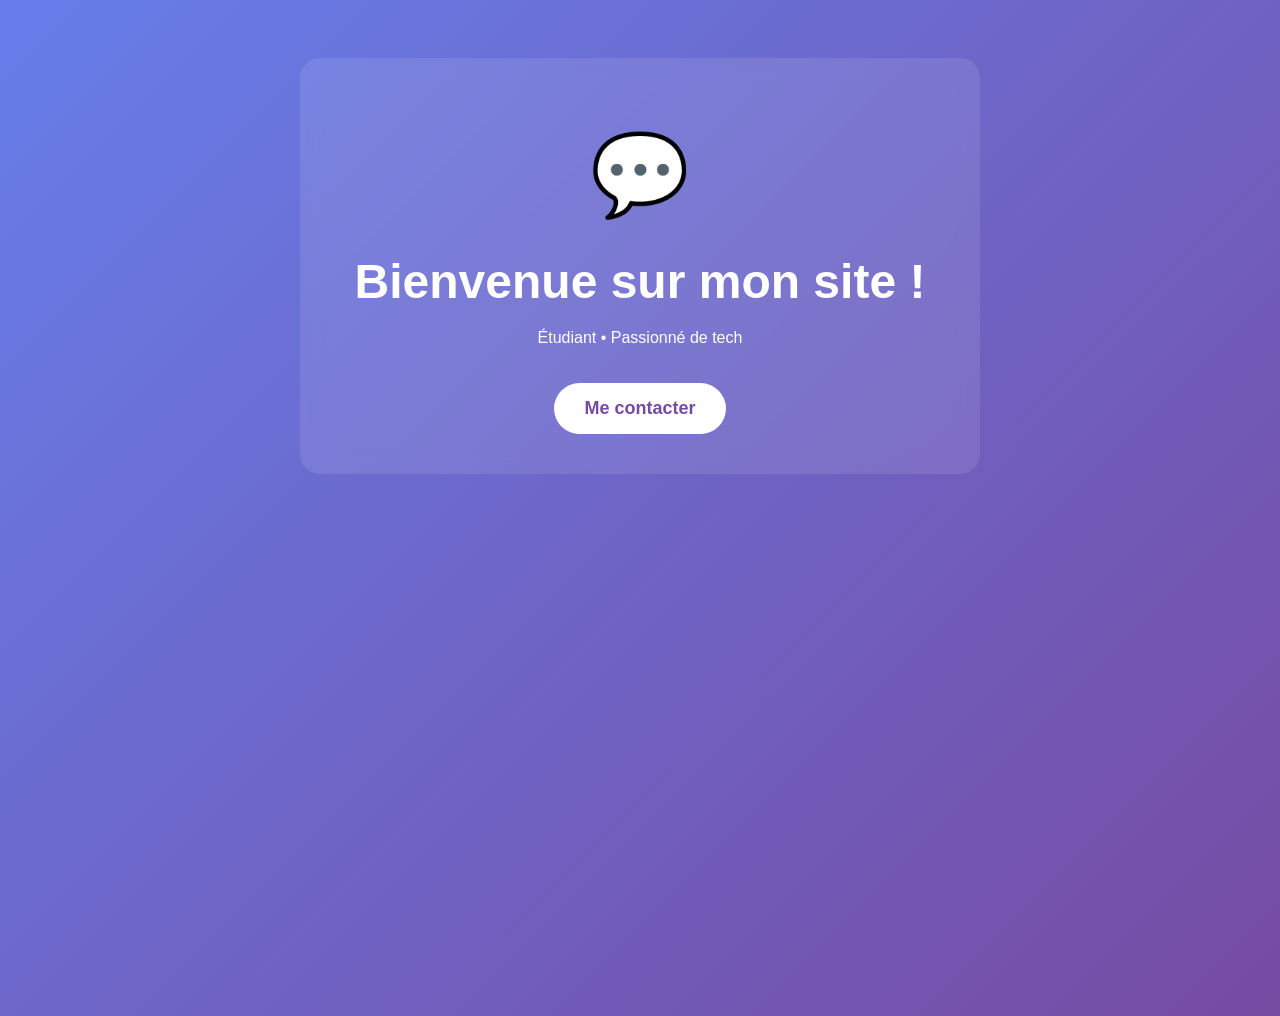
==== index.html @ 482a29c8 "Create index.html" ====
<!DOCTYPE html>
<html>
<head>
    <meta charset="UTF-8">
    <title>Mon site - Alcy</title>
    <style>
        body {
            font-family: Arial, sans-serif;
            text-align: center;
            padding: 50px;
            background: linear-gradient(135deg, #667eea 0%, #764ba2 100%);
            color: white;
            min-height: 100vh;
        }
        .container {
            background: rgba(255,255,255,0.1);
            border-radius: 20px;
            padding: 40px;
            max-width: 600px;
            margin: 0 auto;
            backdrop-filter: blur(10px);
        }
        h1 {
            font-size: 3em;
            margin-bottom: 20px;
        }
        .chat-icon {
            font-size: 80px;
            margin: 30px 0;
            animation: bounce 2s infinite;
        }
        @keyframes bounce {
            0%, 100% { transform: translateY(0); }
            50% { transform: translateY(-10px); }
        }
        button {
            background: white;
            color: #764ba2;
            border: none;
            padding: 15px 30px;
            font-size: 18px;
            border-radius: 50px;
            cursor: pointer;
            font-weight: bold;
            margin-top: 20px;
        }
        button:hover {
            transform: scale(1.05);
        }
    </style>
</head>
<body>
    <div class="container">
        <div class="chat-icon">💬</div>
        <h1>Bienvenue sur mon site !</h1>
        <p>Étudiant • Passionné de tech</p>
        <button onclick="alert('Salut ! Merci de visiter mon site 🚀')">Me contacter</button>
    </div>
</body>
</html>
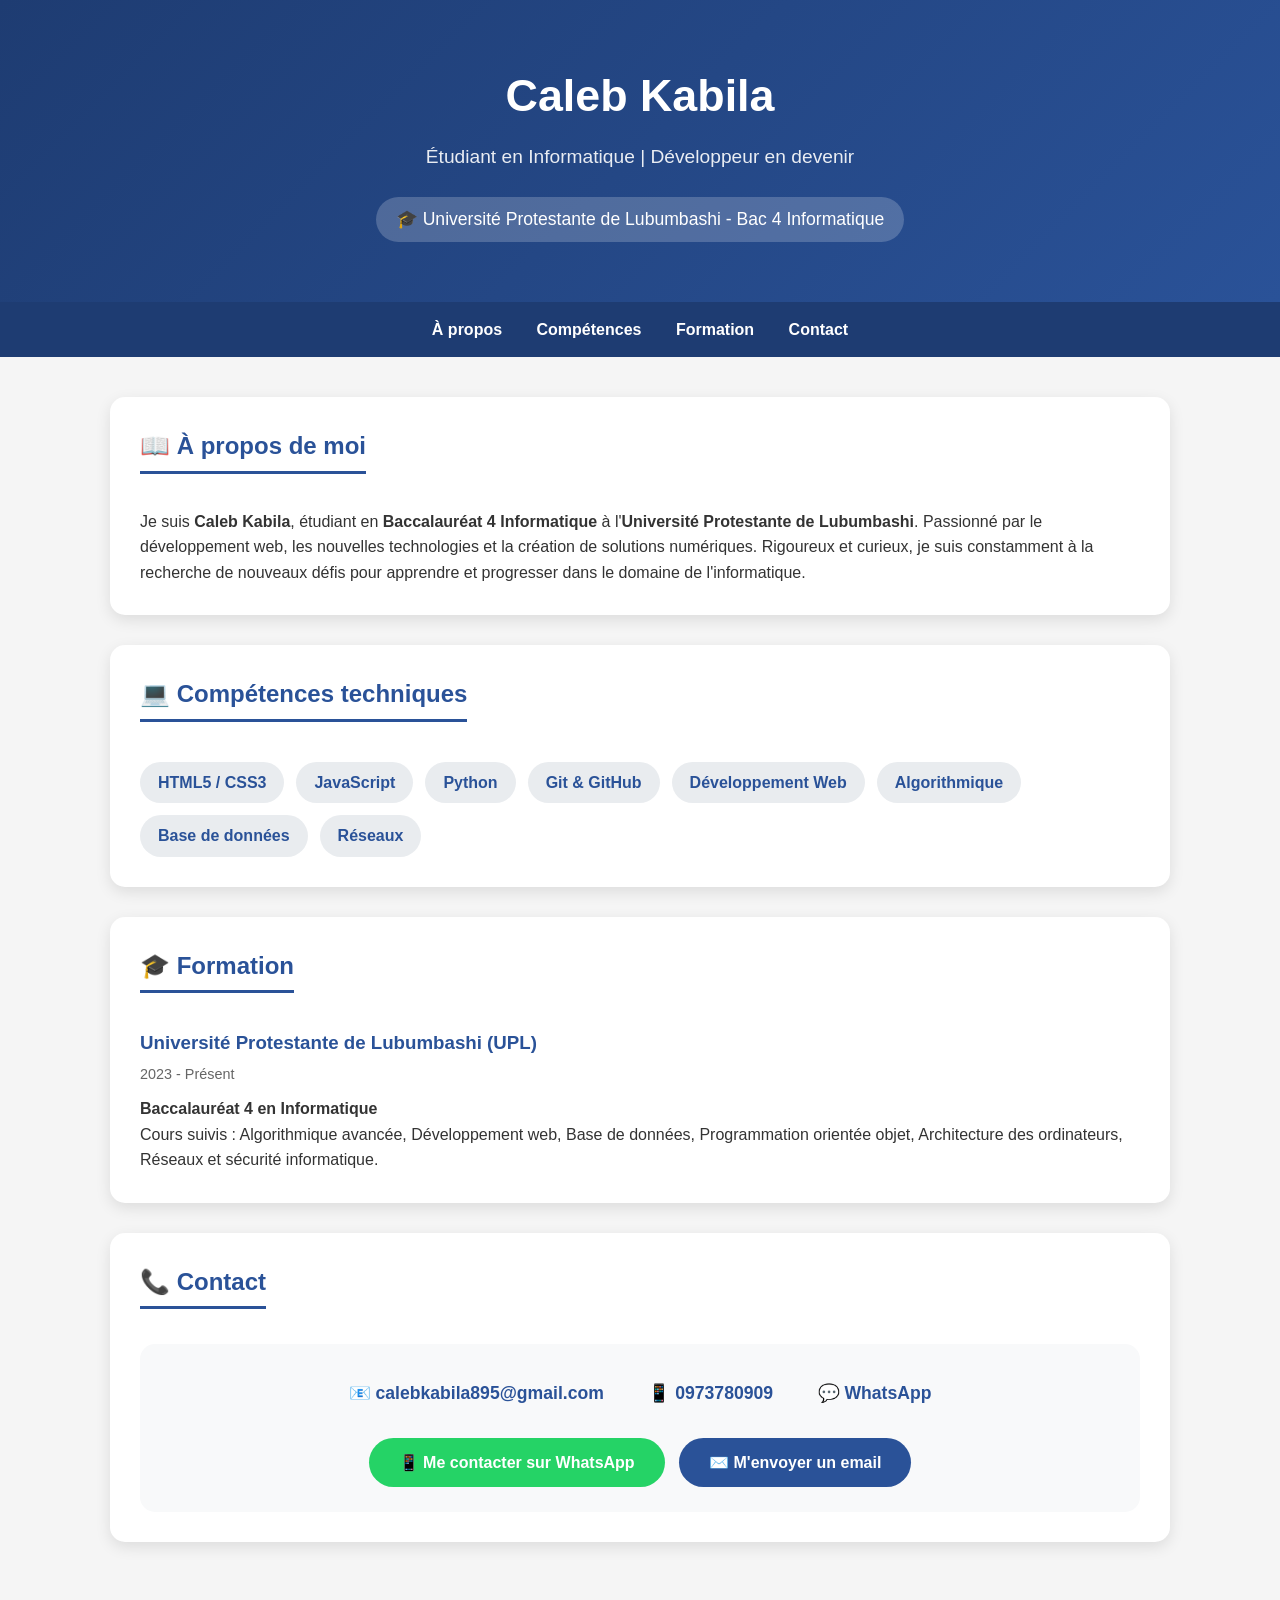
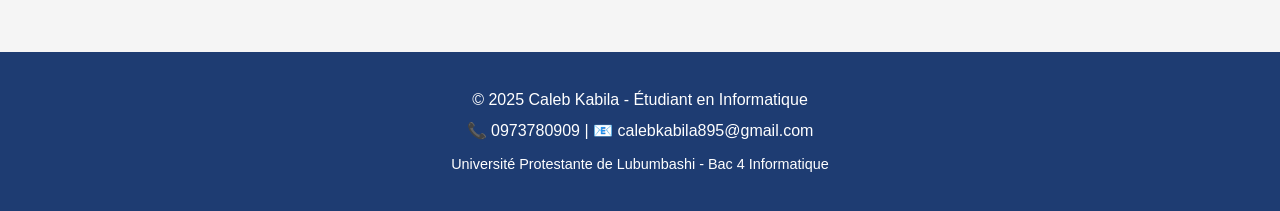
==== commit b6f98b09: "Update index.html" ====
--- a/index.html
+++ b/index.html
@@ -1,60 +1,315 @@
 <!DOCTYPE html>
-<html>
+<html lang="fr">
 <head>
     <meta charset="UTF-8">
-    <title>Mon site - Alcy</title>
+    <meta name="viewport" content="width=device-width, initial-scale=1.0">
+    <title>Caleb Kabila - Portfolio</title>
     <style>
+        * {
+            margin: 0;
+            padding: 0;
+            box-sizing: border-box;
+        }
+
         body {
-            font-family: Arial, sans-serif;
+            font-family: 'Segoe UI', Tahoma, Geneva, Verdana, sans-serif;
+            line-height: 1.6;
+            color: #333;
+            background: #f5f5f5;
+        }
+
+        /* Header */
+        header {
+            background: linear-gradient(135deg, #1e3c72 0%, #2a5298 100%);
+            color: white;
             text-align: center;
-            padding: 50px;
-            background: linear-gradient(135deg, #667eea 0%, #764ba2 100%);
-            color: white;
-            min-height: 100vh;
-        }
+            padding: 60px 20px;
+        }
+
+        header h1 {
+            font-size: 2.8em;
+            margin-bottom: 10px;
+        }
+
+        header .title {
+            font-size: 1.2em;
+            opacity: 0.9;
+            margin-bottom: 15px;
+        }
+
+        header .institution {
+            font-size: 1.1em;
+            background: rgba(255,255,255,0.2);
+            display: inline-block;
+            padding: 8px 20px;
+            border-radius: 50px;
+            margin-top: 10px;
+        }
+
+        /* Navigation */
+        nav {
+            background: #1e3c72;
+            padding: 15px 0;
+            text-align: center;
+            position: sticky;
+            top: 0;
+            z-index: 100;
+        }
+
+        nav ul {
+            list-style: none;
+        }
+
+        nav ul li {
+            display: inline;
+            margin: 0 15px;
+        }
+
+        nav ul li a {
+            color: white;
+            text-decoration: none;
+            font-weight: bold;
+            transition: 0.3s;
+        }
+
+        nav ul li a:hover {
+            color: #ffd700;
+        }
+
+        /* Container */
         .container {
-            background: rgba(255,255,255,0.1);
-            border-radius: 20px;
-            padding: 40px;
-            max-width: 600px;
-            margin: 0 auto;
-            backdrop-filter: blur(10px);
-        }
-        h1 {
-            font-size: 3em;
+            max-width: 1100px;
+            margin: auto;
+            padding: 40px 20px;
+        }
+
+        /* Sections */
+        .section {
+            background: white;
+            border-radius: 15px;
+            padding: 30px;
+            margin-bottom: 30px;
+            box-shadow: 0 5px 15px rgba(0,0,0,0.1);
+        }
+
+        .section h2 {
+            color: #2a5298;
+            border-bottom: 3px solid #2a5298;
+            display: inline-block;
             margin-bottom: 20px;
-        }
-        .chat-icon {
-            font-size: 80px;
-            margin: 30px 0;
-            animation: bounce 2s infinite;
-        }
-        @keyframes bounce {
-            0%, 100% { transform: translateY(0); }
-            50% { transform: translateY(-10px); }
-        }
-        button {
-            background: white;
-            color: #764ba2;
-            border: none;
-            padding: 15px 30px;
-            font-size: 18px;
+            padding-bottom: 5px;
+        }
+
+        /* Compétences */
+        .skills {
+            display: flex;
+            flex-wrap: wrap;
+            gap: 12px;
+            margin-top: 20px;
+        }
+
+        .skill-tag {
+            background: #e9ecef;
+            padding: 8px 18px;
+            border-radius: 25px;
+            font-weight: bold;
+            color: #2a5298;
+            transition: 0.3s;
+        }
+
+        .skill-tag:hover {
+            background: #2a5298;
+            color: white;
+            transform: scale(1.05);
+        }
+
+        /* Formation */
+        .education-item {
+            margin-top: 15px;
+        }
+
+        .education-item h3 {
+            color: #2a5298;
+            margin-bottom: 5px;
+        }
+
+        .education-date {
+            color: #666;
+            font-size: 0.9em;
+            margin-bottom: 10px;
+        }
+
+        /* Contact */
+        .contact-card {
+            background: #f8f9fa;
+            border-radius: 15px;
+            padding: 25px;
+            text-align: center;
+            margin-top: 15px;
+        }
+
+        .contact-item {
+            display: inline-block;
+            margin: 10px 20px;
+            font-size: 1.1em;
+        }
+
+        .contact-item a {
+            color: #2a5298;
+            text-decoration: none;
+            font-weight: bold;
+        }
+
+        .contact-item a:hover {
+            text-decoration: underline;
+        }
+
+        .btn {
+            display: inline-block;
+            background: #2a5298;
+            color: white;
+            padding: 12px 30px;
             border-radius: 50px;
-            cursor: pointer;
+            text-decoration: none;
+            margin-top: 20px;
+            transition: 0.3s;
             font-weight: bold;
-            margin-top: 20px;
-        }
-        button:hover {
+        }
+
+        .btn:hover {
+            background: #1e3c72;
             transform: scale(1.05);
+        }
+
+        .btn-whatsapp {
+            background: #25D366;
+            margin-right: 10px;
+        }
+
+        .btn-whatsapp:hover {
+            background: #128C7E;
+        }
+
+        /* Footer */
+        footer {
+            text-align: center;
+            padding: 30px;
+            background: #1e3c72;
+            color: white;
+            margin-top: 40px;
+        }
+
+        footer p {
+            margin: 5px 0;
+        }
+
+        /* Responsive */
+        @media (max-width: 768px) {
+            header h1 {
+                font-size: 2em;
+            }
+            
+            nav ul li {
+                display: block;
+                margin: 10px 0;
+            }
+            
+            .contact-item {
+                display: block;
+                margin: 15px 0;
+            }
+            
+            .btn-whatsapp {
+                margin-right: 0;
+                margin-bottom: 10px;
+            }
+            
+            .section {
+                padding: 20px;
+            }
         }
     </style>
 </head>
 <body>
+
+    <header>
+        <h1>Caleb Kabila</h1>
+        <div class="title">Étudiant en Informatique | Développeur en devenir</div>
+        <div class="institution">🎓 Université Protestante de Lubumbashi - Bac 4 Informatique</div>
+    </header>
+
+    <nav>
+        <ul>
+            <li><a href="#about">À propos</a></li>
+            <li><a href="#skills">Compétences</a></li>
+            <li><a href="#education">Formation</a></li>
+            <li><a href="#contact">Contact</a></li>
+        </ul>
+    </nav>
+
     <div class="container">
-        <div class="chat-icon">💬</div>
-        <h1>Bienvenue sur mon site !</h1>
-        <p>Étudiant • Passionné de tech</p>
-        <button onclick="alert('Salut ! Merci de visiter mon site 🚀')">Me contacter</button>
+        <!-- À propos -->
+        <section id="about" class="section">
+            <h2>📖 À propos de moi</h2>
+            <p style="margin-top: 15px;">
+                Je suis <strong>Caleb Kabila</strong>, étudiant en <strong>Baccalauréat 4 Informatique</strong> à l'<strong>Université Protestante de Lubumbashi</strong>. 
+                Passionné par le développement web, les nouvelles technologies et la création de solutions numériques. 
+                Rigoureux et curieux, je suis constamment à la recherche de nouveaux défis pour apprendre et progresser dans le domaine de l'informatique.
+            </p>
+        </section>
+
+        <!-- Compétences -->
+        <section id="skills" class="section">
+            <h2>💻 Compétences techniques</h2>
+            <div class="skills">
+                <span class="skill-tag">HTML5 / CSS3</span>
+                <span class="skill-tag">JavaScript</span>
+                <span class="skill-tag">Python</span>
+                <span class="skill-tag">Git & GitHub</span>
+                <span class="skill-tag">Développement Web</span>
+                <span class="skill-tag">Algorithmique</span>
+                <span class="skill-tag">Base de données</span>
+                <span class="skill-tag">Réseaux</span>
+            </div>
+        </section>
+
+        <!-- Formation -->
+        <section id="education" class="section">
+            <h2>🎓 Formation</h2>
+            <div class="education-item">
+                <h3>Université Protestante de Lubumbashi (UPL)</h3>
+                <div class="education-date">2023 - Présent</div>
+                <p><strong>Baccalauréat 4 en Informatique</strong></p>
+                <p>Cours suivis : Algorithmique avancée, Développement web, Base de données, Programmation orientée objet, Architecture des ordinateurs, Réseaux et sécurité informatique.</p>
+            </div>
+        </section>
+
+        <!-- Contact -->
+        <section id="contact" class="section">
+            <h2>📞 Contact</h2>
+            <div class="contact-card">
+                <div class="contact-item">
+                    📧 <a href="mailto:calebkabila895@gmail.com">calebkabila895@gmail.com</a>
+                </div>
+                <div class="contact-item">
+                    📱 <a href="tel:+243973780909">0973780909</a>
+                </div>
+                <div class="contact-item">
+                    💬 <a href="https://wa.me/243973780909" target="_blank">WhatsApp</a>
+                </div>
+                <div>
+                    <a href="https://wa.me/243973780909" class="btn btn-whatsapp" target="_blank">📱 Me contacter sur WhatsApp</a>
+                    <a href="mailto:calebkabila895@gmail.com" class="btn">✉️ M'envoyer un email</a>
+                </div>
+            </div>
+        </section>
     </div>
+
+    <footer>
+        <p>&copy; 2025 Caleb Kabila - Étudiant en Informatique</p>
+        <p>📞 0973780909 | 📧 calebkabila895@gmail.com</p>
+        <p style="margin-top: 10px; font-size: 0.9em;">Université Protestante de Lubumbashi - Bac 4 Informatique</p>
+    </footer>
+
 </body>
 </html>
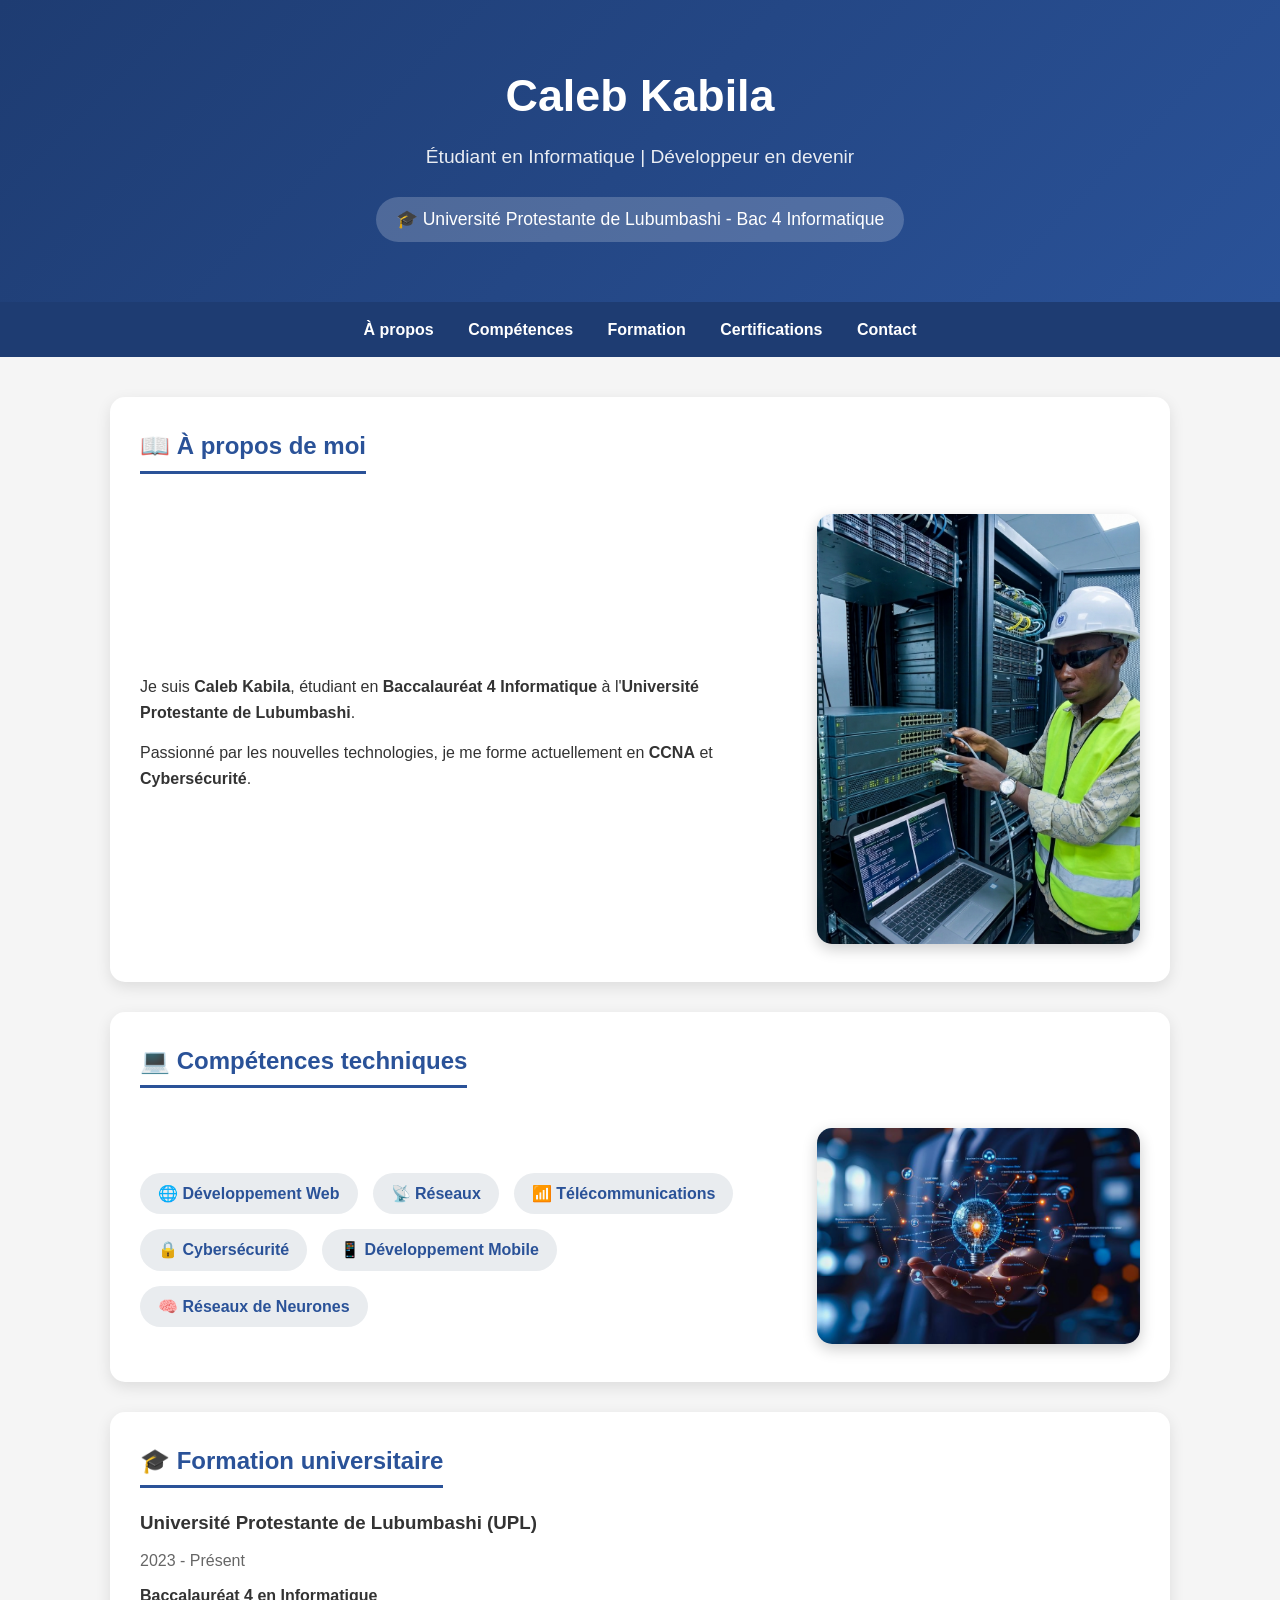
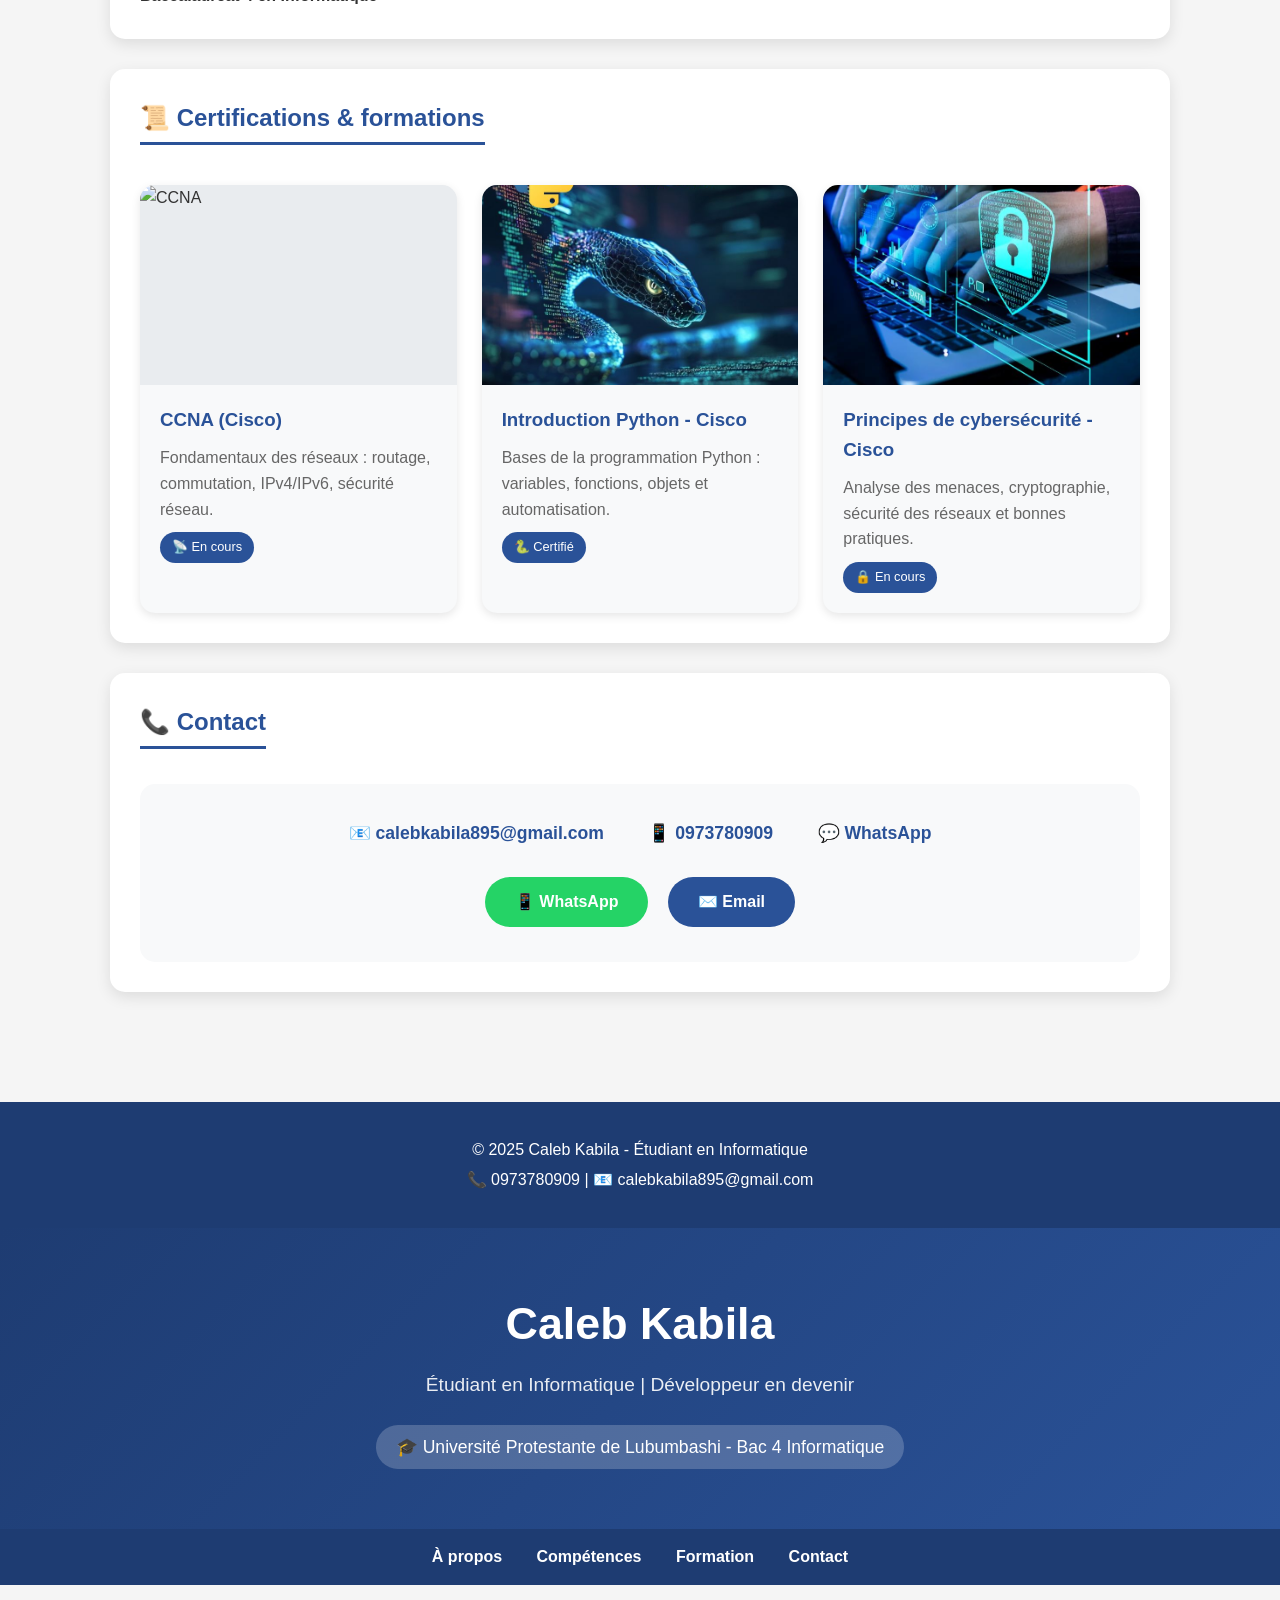
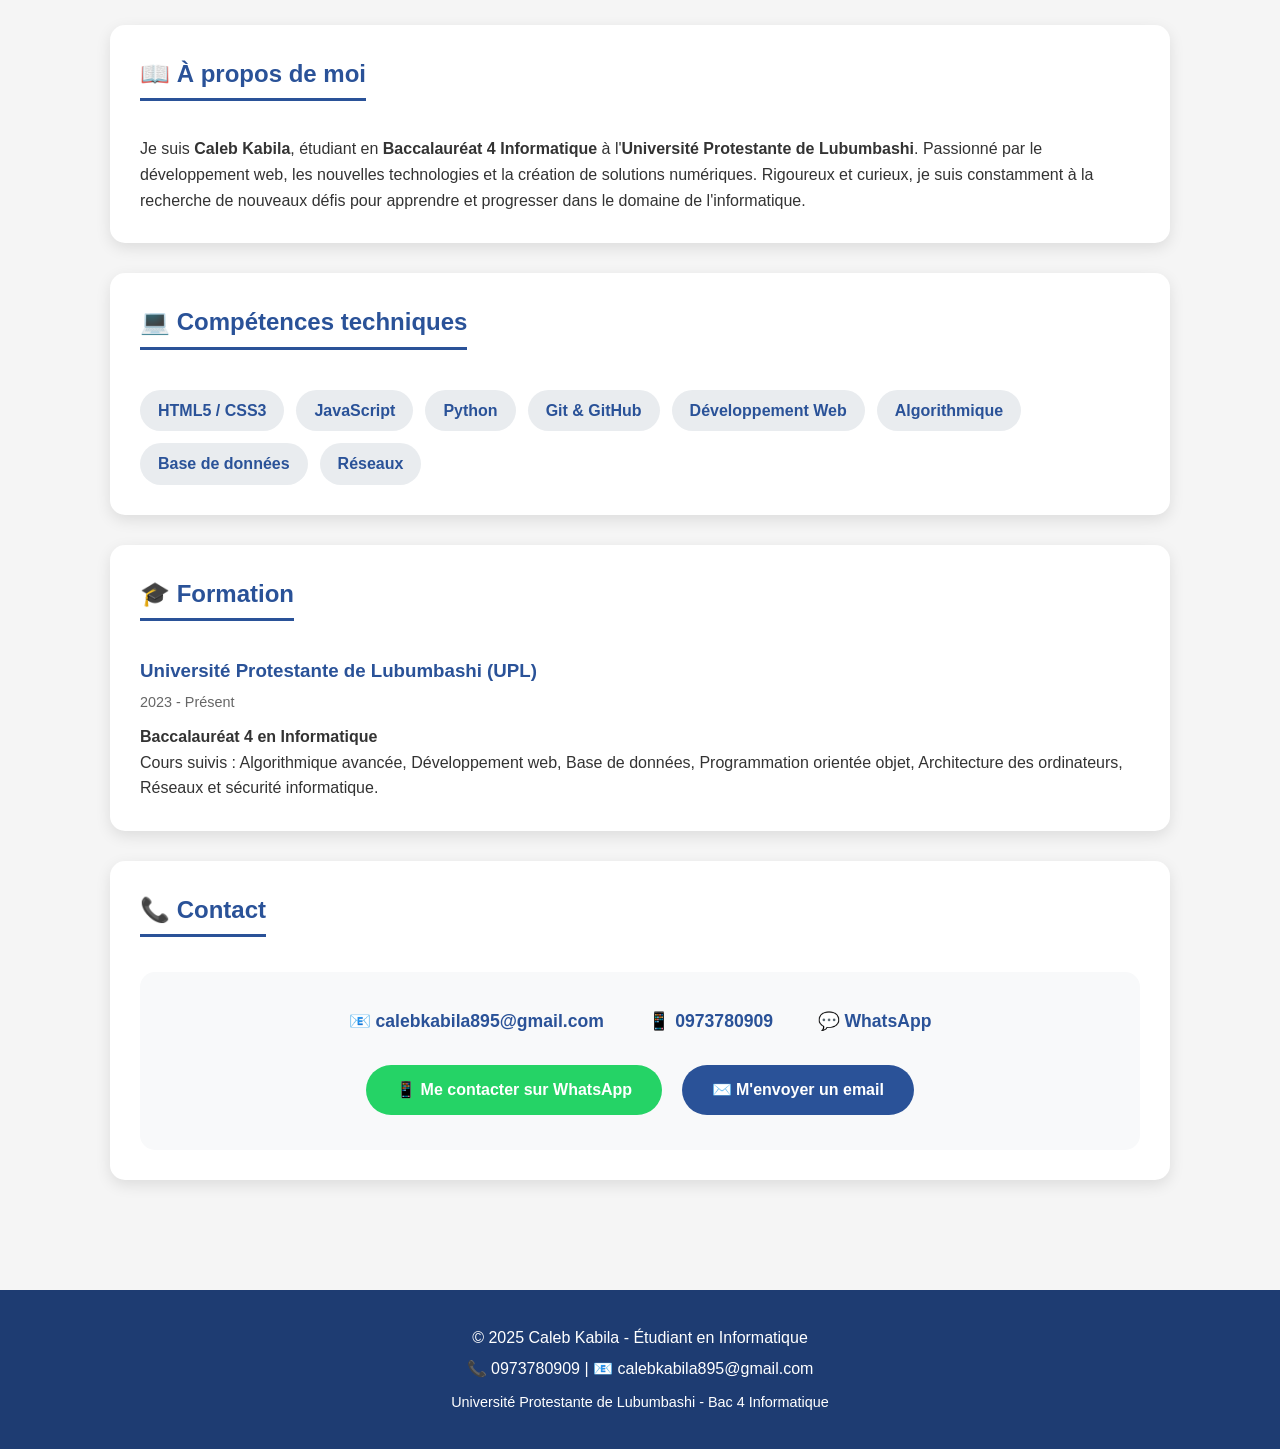
==== commit f905a261: "Update index.html" ====
--- a/index.html
+++ b/index.html
@@ -4,6 +4,400 @@
     <meta charset="UTF-8">
     <meta name="viewport" content="width=device-width, initial-scale=1.0">
     <title>Caleb Kabila - Portfolio</title>
+    <style>
+        * {
+            margin: 0;
+            padding: 0;
+            box-sizing: border-box;
+        }
+
+        body {
+            font-family: 'Segoe UI', Tahoma, Geneva, Verdana, sans-serif;
+            line-height: 1.6;
+            color: #333;
+            background: #f5f5f5;
+        }
+
+        header {
+            background: linear-gradient(135deg, #1e3c72 0%, #2a5298 100%);
+            color: white;
+            text-align: center;
+            padding: 80px 20px;
+        }
+
+        header h1 {
+            font-size: 2.8em;
+            margin-bottom: 10px;
+        }
+
+        header .title {
+            font-size: 1.2em;
+            margin-bottom: 15px;
+        }
+
+        header .institution {
+            font-size: 1.1em;
+            background: rgba(255,255,255,0.2);
+            display: inline-block;
+            padding: 8px 20px;
+            border-radius: 50px;
+        }
+
+        nav {
+            background: #1e3c72;
+            padding: 15px 0;
+            text-align: center;
+            position: sticky;
+            top: 0;
+            z-index: 100;
+        }
+
+        nav ul {
+            list-style: none;
+        }
+
+        nav ul li {
+            display: inline;
+            margin: 0 15px;
+        }
+
+        nav ul li a {
+            color: white;
+            text-decoration: none;
+            font-weight: bold;
+            transition: 0.3s;
+        }
+
+        nav ul li a:hover {
+            color: #ffd700;
+        }
+
+        .container {
+            max-width: 1100px;
+            margin: auto;
+            padding: 40px 20px;
+        }
+
+        .section {
+            background: white;
+            border-radius: 15px;
+            padding: 30px;
+            margin-bottom: 30px;
+            box-shadow: 0 5px 15px rgba(0,0,0,0.1);
+        }
+
+        .section h2 {
+            color: #2a5298;
+            border-bottom: 3px solid #2a5298;
+            display: inline-block;
+            margin-bottom: 20px;
+            padding-bottom: 5px;
+        }
+
+        .content-with-image {
+            display: flex;
+            flex-wrap: wrap;
+            gap: 30px;
+            align-items: center;
+            margin-top: 20px;
+        }
+
+        .content-text {
+            flex: 2;
+        }
+
+        .content-image {
+            flex: 1;
+            text-align: center;
+        }
+
+        .content-image img {
+            max-width: 100%;
+            border-radius: 15px;
+            box-shadow: 0 5px 15px rgba(0,0,0,0.2);
+            transition: transform 0.3s;
+        }
+
+        .content-image img:hover {
+            transform: scale(1.02);
+        }
+
+        .skills-list {
+            display: flex;
+            flex-wrap: wrap;
+            gap: 15px;
+            margin-top: 20px;
+        }
+
+        .skill-tag {
+            background: linear-gradient(135deg, #1e3c72 0%, #2a5298 100%);
+            padding: 12px 24px;
+            border-radius: 50px;
+            font-weight: bold;
+            color: white;
+            transition: 0.3s;
+            font-size: 1em;
+        }
+
+        .skill-tag:hover {
+            transform: translateY(-3px);
+        }
+
+        .formations-grid {
+            display: grid;
+            grid-template-columns: repeat(auto-fit, minmax(300px, 1fr));
+            gap: 25px;
+            margin-top: 20px;
+        }
+
+        .formation-card {
+            background: #f8f9fa;
+            border-radius: 15px;
+            overflow: hidden;
+            transition: transform 0.3s;
+            box-shadow: 0 3px 10px rgba(0,0,0,0.1);
+        }
+
+        .formation-card:hover {
+            transform: translateY(-5px);
+        }
+
+        .formation-img {
+            width: 100%;
+            height: 200px;
+            display: flex;
+            align-items: center;
+            justify-content: center;
+            background: #e9ecef;
+        }
+
+        .formation-img img {
+            width: 100%;
+            height: 100%;
+            object-fit: cover;
+        }
+
+        .formation-info {
+            padding: 20px;
+        }
+
+        .formation-info h3 {
+            color: #2a5298;
+            margin-bottom: 10px;
+        }
+
+        .formation-info p {
+            color: #666;
+        }
+
+        .formation-badge {
+            display: inline-block;
+            background: #2a5298;
+            color: white;
+            padding: 5px 12px;
+            border-radius: 20px;
+            font-size: 0.8em;
+            margin-top: 10px;
+        }
+
+        .contact-card {
+            background: #f8f9fa;
+            border-radius: 15px;
+            padding: 25px;
+            text-align: center;
+        }
+
+        .contact-item {
+            display: inline-block;
+            margin: 10px 20px;
+            font-size: 1.1em;
+        }
+
+        .contact-item a {
+            color: #2a5298;
+            text-decoration: none;
+            font-weight: bold;
+        }
+
+        .btn {
+            display: inline-block;
+            background: #2a5298;
+            color: white;
+            padding: 12px 30px;
+            border-radius: 50px;
+            text-decoration: none;
+            margin: 10px 5px;
+            transition: 0.3s;
+        }
+
+        .btn:hover {
+            background: #1e3c72;
+            transform: scale(1.05);
+        }
+
+        .btn-whatsapp {
+            background: #25D366;
+        }
+
+        footer {
+            text-align: center;
+            padding: 30px;
+            background: #1e3c72;
+            color: white;
+        }
+
+        @media (max-width: 768px) {
+            .content-with-image {
+                flex-direction: column;
+            }
+            .content-image {
+                order: -1;
+            }
+            nav ul li {
+                display: block;
+                margin: 10px 0;
+            }
+            .contact-item {
+                display: block;
+            }
+        }
+    </style>
+</head>
+<body>
+
+    <header>
+        <h1>Caleb Kabila</h1>
+        <div class="title">Étudiant en Informatique | Développeur en devenir</div>
+        <div class="institution">🎓 Université Protestante de Lubumbashi - Bac 4 Informatique</div>
+    </header>
+
+    <nav>
+        <ul>
+            <li><a href="#about">À propos</a></li>
+            <li><a href="#skills">Compétences</a></li>
+            <li><a href="#education">Formation</a></li>
+            <li><a href="#certifications">Certifications</a></li>
+            <li><a href="#contact">Contact</a></li>
+        </ul>
+    </nav>
+
+    <div class="container">
+        <!-- À propos -->
+        <section id="about" class="section">
+            <h2>📖 À propos de moi</h2>
+            <div class="content-with-image">
+                <div class="content-text">
+                    <p>Je suis <strong>Caleb Kabila</strong>, étudiant en <strong>Baccalauréat 4 Informatique</strong> à l'<strong>Université Protestante de Lubumbashi</strong>.</p>
+                    <p style="margin-top: 15px;">Passionné par les nouvelles technologies, je me forme actuellement en <strong>CCNA</strong> et <strong>Cybersécurité</strong>.</p>
+                </div>
+                <div class="content-image">
+                    <img src="student.png" alt="Étudiant en informatique">
+                </div>
+            </div>
+        </section>
+
+        <!-- Compétences -->
+        <section id="skills" class="section">
+            <h2>💻 Compétences techniques</h2>
+            <div class="content-with-image">
+                <div class="content-text">
+                    <div class="skills-list">
+                        <span class="skill-tag">🌐 Développement Web</span>
+                        <span class="skill-tag">📡 Réseaux</span>
+                        <span class="skill-tag">📶 Télécommunications</span>
+                        <span class="skill-tag">🔒 Cybersécurité</span>
+                        <span class="skill-tag">📱 Développement Mobile</span>
+                        <span class="skill-tag">🧠 Réseaux de Neurones</span>
+                    </div>
+                </div>
+                <div class="content-image">
+                    <img src="neurone.jpg" alt="Réseau de neurones">
+                </div>
+            </div>
+        </section>
+
+        <!-- Formation universitaire -->
+        <section id="education" class="section">
+            <h2>🎓 Formation universitaire</h2>
+            <div>
+                <h3>Université Protestante de Lubumbashi (UPL)</h3>
+                <p style="color: #666; margin: 10px 0;">2023 - Présent</p>
+                <p><strong>Baccalauréat 4 en Informatique</strong></p>
+            </div>
+        </section>
+
+        <!-- Certifications -->
+        <section id="certifications" class="section">
+            <h2>📜 Certifications & formations</h2>
+            <div class="formations-grid">
+                <div class="formation-card">
+                    <div class="formation-img">
+                        <img src="ccnajpg" alt="CCNA">
+                    </div>
+                    <div class="formation-info">
+                        <h3>CCNA (Cisco)</h3>
+                        <p>Fondamentaux des réseaux : routage, commutation, IPv4/IPv6, sécurité réseau.</p>
+                        <span class="formation-badge">📡 En cours</span>
+                    </div>
+                </div>
+
+                <div class="formation-card">
+                    <div class="formation-img">
+                        <img src="python.jpg" alt="Python" onerror="this.src='https://placehold.co/400x200/1e3c72/white?text=Python'">
+                    </div>
+                    <div class="formation-info">
+                        <h3>Introduction Python - Cisco</h3>
+                        <p>Bases de la programmation Python : variables, fonctions, objets et automatisation.</p>
+                        <span class="formation-badge">🐍 Certifié</span>
+                    </div>
+                </div>
+
+                <div class="formation-card">
+                    <div class="formation-img">
+                        <img src="cybersecurite.jpg" alt="Cybersécurité" onerror="this.src='https://placehold.co/400x200/1e3c72/white?text=Cybers%C3%A9curit%C3%A9'">
+                    </div>
+                    <div class="formation-info">
+                        <h3>Principes de cybersécurité - Cisco</h3>
+                        <p>Analyse des menaces, cryptographie, sécurité des réseaux et bonnes pratiques.</p>
+                        <span class="formation-badge">🔒 En cours</span>
+                    </div>
+                </div>
+            </div>
+        </section>
+
+        <!-- Contact -->
+        <section id="contact" class="section">
+            <h2>📞 Contact</h2>
+            <div class="contact-card">
+                <div class="contact-item">
+                    📧 <a href="mailto:calebkabila895@gmail.com">calebkabila895@gmail.com</a>
+                </div>
+                <div class="contact-item">
+                    📱 <a href="tel:+243973780909">0973780909</a>
+                </div>
+                <div class="contact-item">
+                    💬 <a href="https://wa.me/243973780909" target="_blank">WhatsApp</a>
+                </div>
+                <div>
+                    <a href="https://wa.me/243973780909" class="btn btn-whatsapp" target="_blank">📱 WhatsApp</a>
+                    <a href="mailto:calebkabila895@gmail.com" class="btn">✉️ Email</a>
+                </div>
+            </div>
+        </section>
+    </div>
+
+    <footer>
+        <p>&copy; 2025 Caleb Kabila - Étudiant en Informatique</p>
+        <p>📞 0973780909 | 📧 calebkabila895@gmail.com</p>
+    </footer>
+
+</body>
+</html><!DOCTYPE html>
+<html lang="fr">
+<head>
+    <meta charset="UTF-8">
+    <meta name="viewport" content="width=device-width, initial-scale=1.0">
+    <title>WELCOME </title>
     <style>
         * {
             margin: 0;
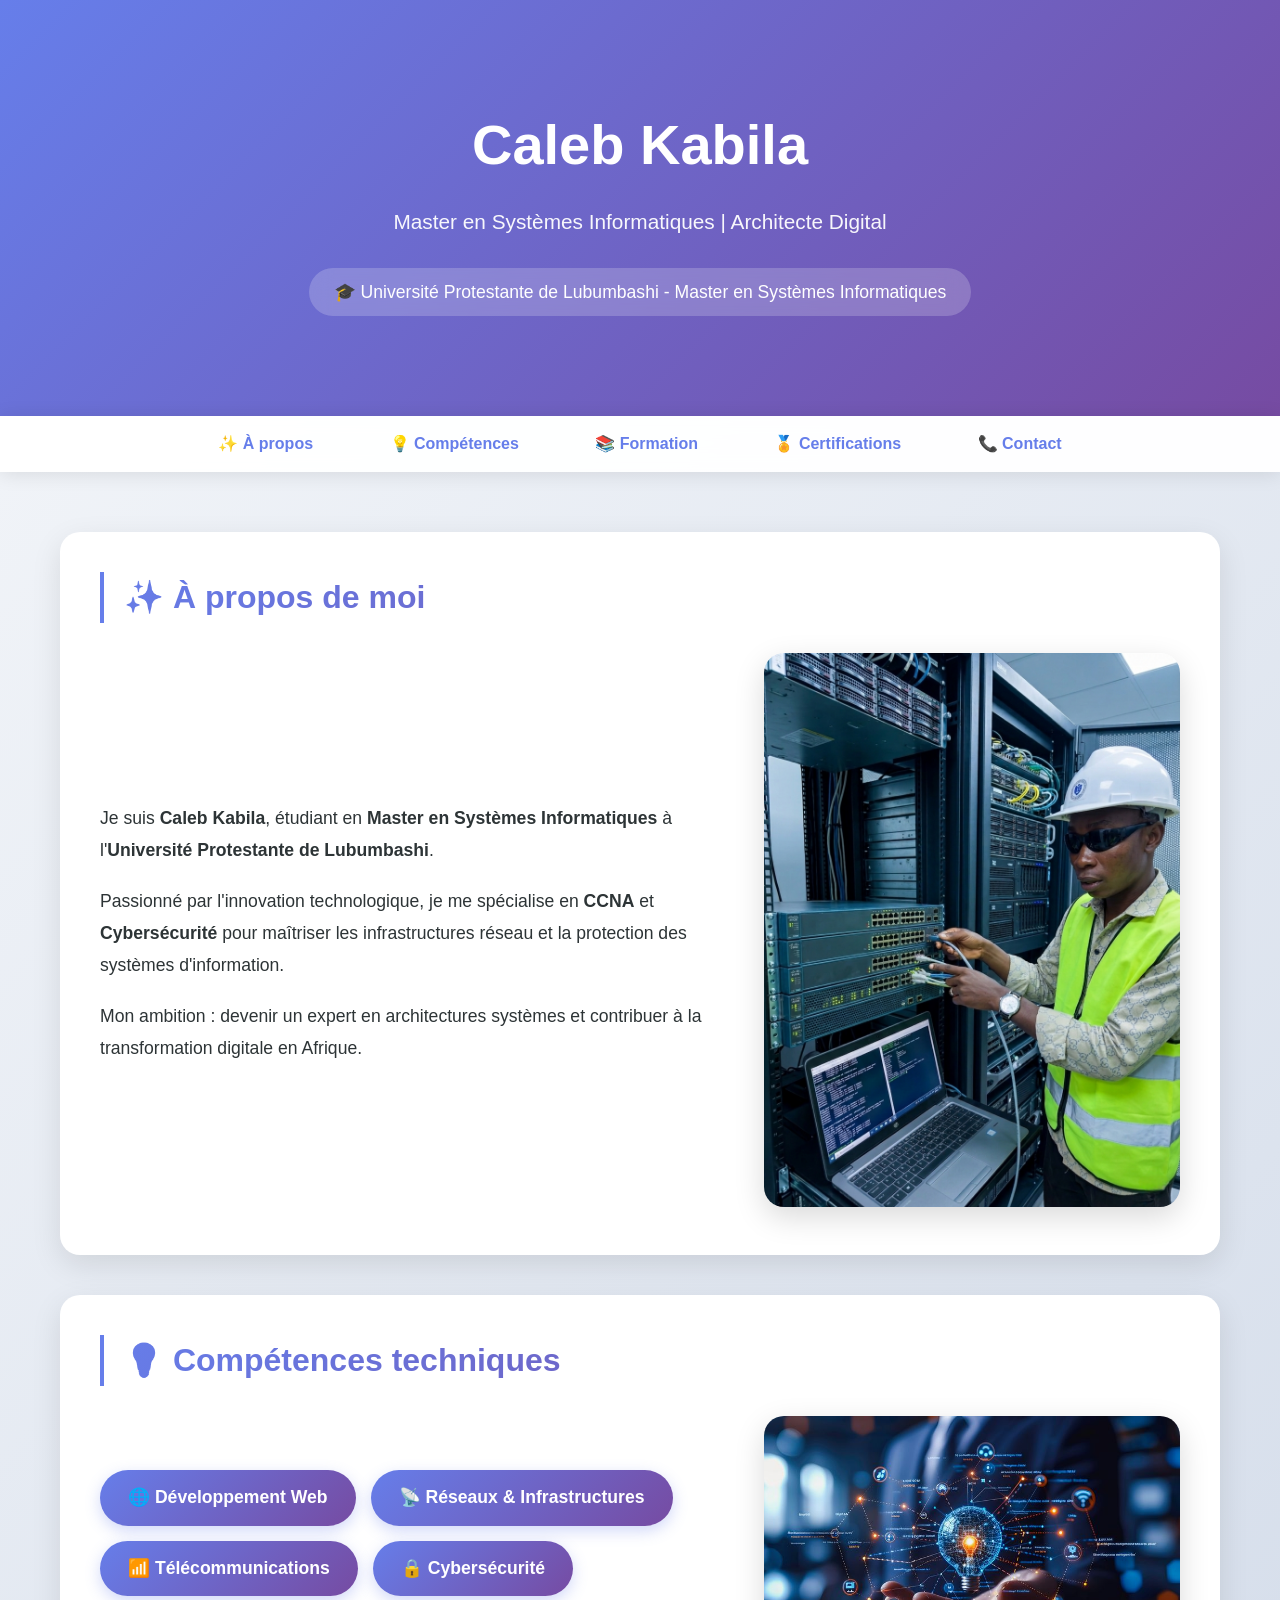
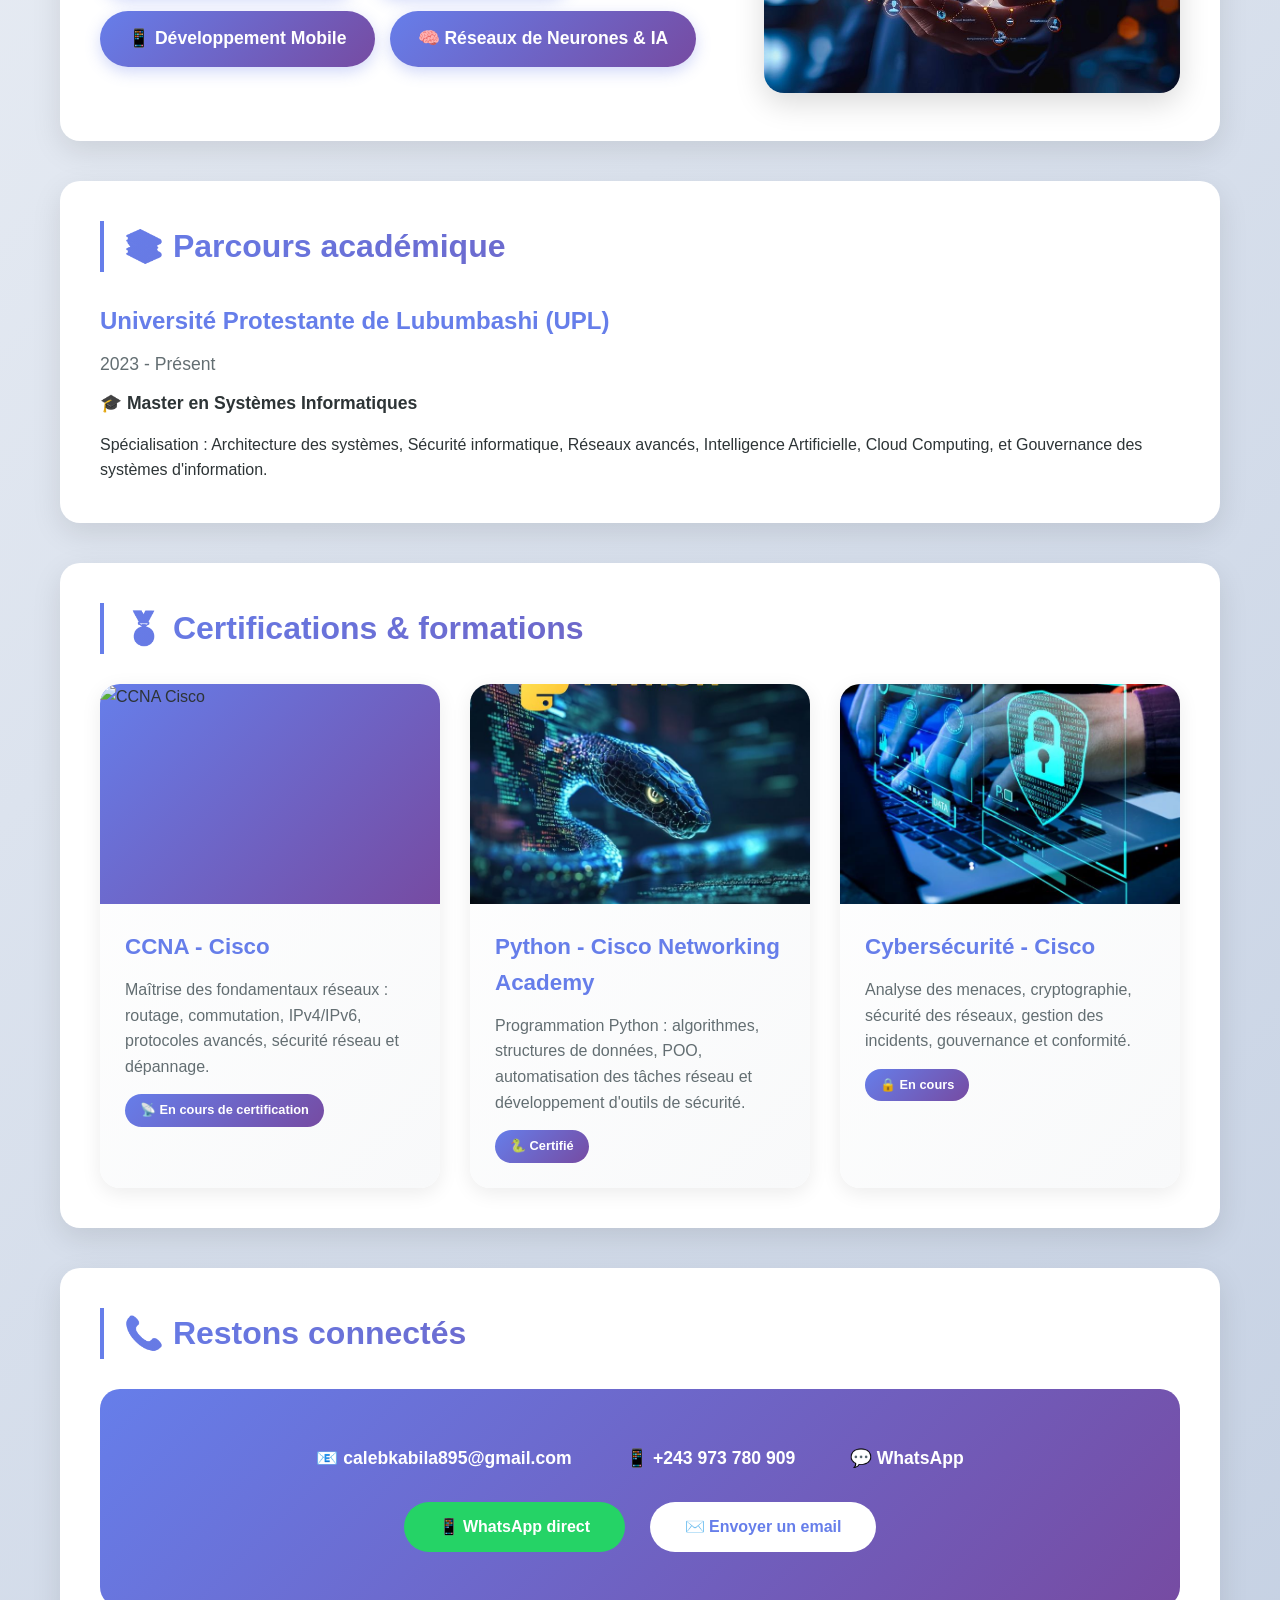
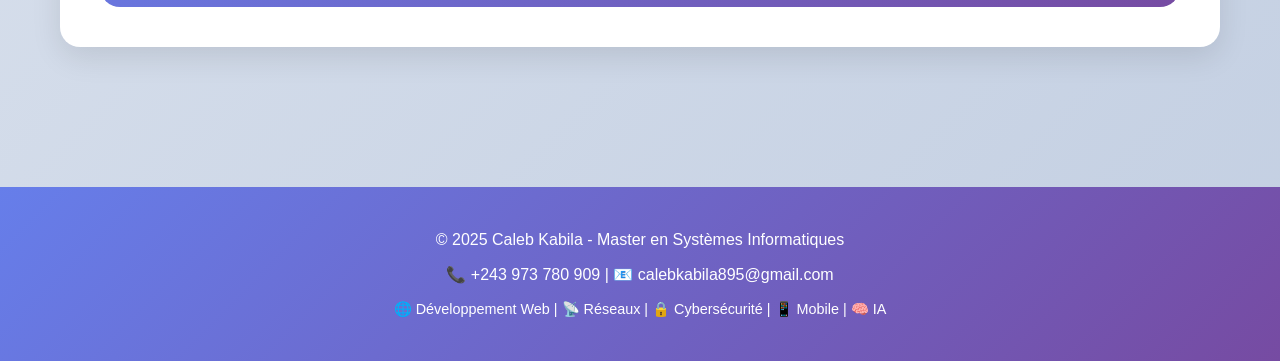
==== commit fb17618d: "Update index.html" ====
--- a/index.html
+++ b/index.html
@@ -3,7 +3,7 @@
 <head>
     <meta charset="UTF-8">
     <meta name="viewport" content="width=device-width, initial-scale=1.0">
-    <title>Caleb Kabila - Portfolio</title>
+    <title>Caleb Kabila - Master en Systèmes Informatiques</title>
     <style>
         * {
             margin: 0;
@@ -12,44 +12,102 @@
         }
 
         body {
-            font-family: 'Segoe UI', Tahoma, Geneva, Verdana, sans-serif;
+            font-family: 'Poppins', 'Segoe UI', Tahoma, Geneva, Verdana, sans-serif;
             line-height: 1.6;
-            color: #333;
-            background: #f5f5f5;
-        }
-
+            color: #2d3436;
+            background: linear-gradient(135deg, #f5f7fa 0%, #c3cfe2 100%);
+            min-height: 100vh;
+        }
+
+        /* Header moderne avec animation */
         header {
-            background: linear-gradient(135deg, #1e3c72 0%, #2a5298 100%);
+            background: linear-gradient(135deg, #667eea 0%, #764ba2 100%);
             color: white;
             text-align: center;
-            padding: 80px 20px;
+            padding: 100px 20px;
+            position: relative;
+            overflow: hidden;
+        }
+
+        header::before {
+            content: '';
+            position: absolute;
+            top: -50%;
+            left: -50%;
+            width: 200%;
+            height: 200%;
+            background: radial-gradient(circle, rgba(255,255,255,0.1) 1%, transparent 1%);
+            background-size: 50px 50px;
+            animation: moveBackground 20s linear infinite;
+        }
+
+        @keyframes moveBackground {
+            0% { transform: translate(0, 0); }
+            100% { transform: translate(50px, 50px); }
         }
 
         header h1 {
-            font-size: 2.8em;
-            margin-bottom: 10px;
+            font-size: 3.5em;
+            margin-bottom: 15px;
+            animation: fadeInDown 1s ease;
+            position: relative;
+            z-index: 1;
         }
 
         header .title {
-            font-size: 1.2em;
+            font-size: 1.3em;
+            opacity: 0.95;
             margin-bottom: 15px;
+            animation: fadeInUp 1s ease;
+            position: relative;
+            z-index: 1;
         }
 
         header .institution {
             font-size: 1.1em;
             background: rgba(255,255,255,0.2);
+            backdrop-filter: blur(10px);
             display: inline-block;
-            padding: 8px 20px;
+            padding: 10px 25px;
             border-radius: 50px;
-        }
-
+            margin-top: 15px;
+            animation: fadeInUp 1s ease 0.2s both;
+            position: relative;
+            z-index: 1;
+        }
+
+        @keyframes fadeInDown {
+            from {
+                opacity: 0;
+                transform: translateY(-50px);
+            }
+            to {
+                opacity: 1;
+                transform: translateY(0);
+            }
+        }
+
+        @keyframes fadeInUp {
+            from {
+                opacity: 0;
+                transform: translateY(50px);
+            }
+            to {
+                opacity: 1;
+                transform: translateY(0);
+            }
+        }
+
+        /* Navigation stylisée */
         nav {
-            background: #1e3c72;
+            background: rgba(255,255,255,0.95);
+            backdrop-filter: blur(10px);
             padding: 15px 0;
             text-align: center;
             position: sticky;
             top: 0;
-            z-index: 100;
+            z-index: 1000;
+            box-shadow: 0 2px 20px rgba(0,0,0,0.1);
         }
 
         nav ul {
@@ -58,52 +116,69 @@
 
         nav ul li {
             display: inline;
-            margin: 0 15px;
+            margin: 0 20px;
         }
 
         nav ul li a {
-            color: white;
+            color: #667eea;
             text-decoration: none;
-            font-weight: bold;
-            transition: 0.3s;
+            font-weight: 600;
+            transition: all 0.3s;
+            padding: 8px 16px;
+            border-radius: 25px;
         }
 
         nav ul li a:hover {
-            color: #ffd700;
-        }
-
+            background: linear-gradient(135deg, #667eea, #764ba2);
+            color: white;
+            transform: translateY(-2px);
+        }
+
+        /* Container */
         .container {
-            max-width: 1100px;
+            max-width: 1200px;
             margin: auto;
-            padding: 40px 20px;
-        }
-
+            padding: 60px 20px;
+        }
+
+        /* Sections avec design moderne */
         .section {
             background: white;
-            border-radius: 15px;
-            padding: 30px;
+            border-radius: 20px;
+            padding: 40px;
+            margin-bottom: 40px;
+            box-shadow: 0 10px 30px rgba(0,0,0,0.1);
+            transition: transform 0.3s, box-shadow 0.3s;
+        }
+
+        .section:hover {
+            transform: translateY(-5px);
+            box-shadow: 0 20px 40px rgba(0,0,0,0.15);
+        }
+
+        .section h2 {
+            background: linear-gradient(135deg, #667eea, #764ba2);
+            background-clip: text;
+            -webkit-background-clip: text;
+            -webkit-text-fill-color: transparent;
+            border-left: 4px solid #667eea;
+            padding-left: 20px;
             margin-bottom: 30px;
-            box-shadow: 0 5px 15px rgba(0,0,0,0.1);
-        }
-
-        .section h2 {
-            color: #2a5298;
-            border-bottom: 3px solid #2a5298;
-            display: inline-block;
-            margin-bottom: 20px;
-            padding-bottom: 5px;
-        }
-
+            font-size: 2em;
+        }
+
+        /* Style pour les contenus avec image */
         .content-with-image {
             display: flex;
             flex-wrap: wrap;
-            gap: 30px;
+            gap: 40px;
             align-items: center;
-            margin-top: 20px;
         }
 
         .content-text {
-            flex: 2;
+            flex: 1.5;
+            font-size: 1.1em;
+            line-height: 1.8;
         }
 
         .content-image {
@@ -113,15 +188,17 @@
 
         .content-image img {
             max-width: 100%;
-            border-radius: 15px;
-            box-shadow: 0 5px 15px rgba(0,0,0,0.2);
-            transition: transform 0.3s;
+            border-radius: 20px;
+            box-shadow: 0 10px 30px rgba(0,0,0,0.15);
+            transition: all 0.3s;
         }
 
         .content-image img:hover {
-            transform: scale(1.02);
-        }
-
+            transform: scale(1.03);
+            box-shadow: 0 15px 40px rgba(0,0,0,0.2);
+        }
+
+        /* Compétences en badges modernes */
         .skills-list {
             display: flex;
             flex-wrap: wrap;
@@ -130,135 +207,185 @@
         }
 
         .skill-tag {
-            background: linear-gradient(135deg, #1e3c72 0%, #2a5298 100%);
-            padding: 12px 24px;
+            background: linear-gradient(135deg, #667eea, #764ba2);
+            padding: 12px 28px;
             border-radius: 50px;
-            font-weight: bold;
-            color: white;
-            transition: 0.3s;
+            font-weight: 600;
+            color: white;
+            transition: all 0.3s;
             font-size: 1em;
+            cursor: pointer;
+            box-shadow: 0 5px 15px rgba(102,126,234,0.3);
         }
 
         .skill-tag:hover {
-            transform: translateY(-3px);
-        }
-
+            transform: translateY(-3px) scale(1.05);
+            box-shadow: 0 8px 25px rgba(102,126,234,0.4);
+        }
+
+        /* Cartes certifications modernes */
         .formations-grid {
             display: grid;
-            grid-template-columns: repeat(auto-fit, minmax(300px, 1fr));
-            gap: 25px;
+            grid-template-columns: repeat(auto-fit, minmax(320px, 1fr));
+            gap: 30px;
             margin-top: 20px;
         }
 
         .formation-card {
-            background: #f8f9fa;
-            border-radius: 15px;
+            background: linear-gradient(135deg, #fff, #f8f9fa);
+            border-radius: 20px;
             overflow: hidden;
-            transition: transform 0.3s;
-            box-shadow: 0 3px 10px rgba(0,0,0,0.1);
+            transition: all 0.4s;
+            box-shadow: 0 5px 20px rgba(0,0,0,0.08);
+            cursor: pointer;
         }
 
         .formation-card:hover {
-            transform: translateY(-5px);
+            transform: translateY(-10px);
+            box-shadow: 0 20px 40px rgba(0,0,0,0.15);
         }
 
         .formation-img {
             width: 100%;
-            height: 200px;
+            height: 220px;
+            overflow: hidden;
+            background: linear-gradient(135deg, #667eea, #764ba2);
             display: flex;
             align-items: center;
             justify-content: center;
-            background: #e9ecef;
         }
 
         .formation-img img {
             width: 100%;
             height: 100%;
             object-fit: cover;
+            transition: transform 0.5s;
+        }
+
+        .formation-card:hover .formation-img img {
+            transform: scale(1.1);
         }
 
         .formation-info {
-            padding: 20px;
+            padding: 25px;
         }
 
         .formation-info h3 {
-            color: #2a5298;
-            margin-bottom: 10px;
+            color: #667eea;
+            margin-bottom: 12px;
+            font-size: 1.4em;
         }
 
         .formation-info p {
-            color: #666;
+            color: #636e72;
+            margin-bottom: 15px;
+            line-height: 1.6;
         }
 
         .formation-badge {
             display: inline-block;
-            background: #2a5298;
-            color: white;
-            padding: 5px 12px;
+            background: linear-gradient(135deg, #667eea, #764ba2);
+            color: white;
+            padding: 6px 15px;
+            border-radius: 25px;
+            font-size: 0.8em;
+            font-weight: 600;
+        }
+
+        /* Contact card */
+        .contact-card {
+            background: linear-gradient(135deg, #667eea, #764ba2);
             border-radius: 20px;
-            font-size: 0.8em;
-            margin-top: 10px;
-        }
-
-        .contact-card {
-            background: #f8f9fa;
-            border-radius: 15px;
-            padding: 25px;
+            padding: 40px;
             text-align: center;
+            color: white;
         }
 
         .contact-item {
             display: inline-block;
-            margin: 10px 20px;
+            margin: 15px 25px;
             font-size: 1.1em;
         }
 
         .contact-item a {
-            color: #2a5298;
+            color: white;
             text-decoration: none;
-            font-weight: bold;
+            font-weight: 600;
+            transition: 0.3s;
+        }
+
+        .contact-item a:hover {
+            text-decoration: underline;
+            opacity: 0.9;
         }
 
         .btn {
             display: inline-block;
-            background: #2a5298;
-            color: white;
-            padding: 12px 30px;
+            background: white;
+            color: #667eea;
+            padding: 12px 35px;
             border-radius: 50px;
             text-decoration: none;
-            margin: 10px 5px;
-            transition: 0.3s;
+            margin: 15px 10px;
+            transition: all 0.3s;
+            font-weight: 700;
+            border: none;
+            cursor: pointer;
         }
 
         .btn:hover {
-            background: #1e3c72;
-            transform: scale(1.05);
+            transform: translateY(-3px);
+            box-shadow: 0 10px 25px rgba(0,0,0,0.2);
         }
 
         .btn-whatsapp {
             background: #25D366;
-        }
-
+            color: white;
+        }
+
+        .btn-whatsapp:hover {
+            background: #128C7E;
+        }
+
+        /* Footer */
         footer {
             text-align: center;
-            padding: 30px;
-            background: #1e3c72;
-            color: white;
-        }
-
+            padding: 40px;
+            background: linear-gradient(135deg, #667eea, #764ba2);
+            color: white;
+            margin-top: 40px;
+        }
+
+        /* Responsive */
         @media (max-width: 768px) {
-            .content-with-image {
-                flex-direction: column;
-            }
-            .content-image {
-                order: -1;
-            }
+            header h1 {
+                font-size: 2em;
+            }
+            
             nav ul li {
                 display: block;
                 margin: 10px 0;
             }
+            
+            .content-with-image {
+                flex-direction: column;
+            }
+            
+            .content-image {
+                order: -1;
+            }
+            
             .contact-item {
                 display: block;
+                margin: 15px 0;
+            }
+            
+            .section {
+                padding: 25px;
+            }
+            
+            .formations-grid {
+                grid-template-columns: 1fr;
             }
         }
     </style>
@@ -267,98 +394,100 @@
 
     <header>
         <h1>Caleb Kabila</h1>
-        <div class="title">Étudiant en Informatique | Développeur en devenir</div>
-        <div class="institution">🎓 Université Protestante de Lubumbashi - Bac 4 Informatique</div>
+        <div class="title">Master en Systèmes Informatiques | Architecte Digital</div>
+        <div class="institution">🎓 Université Protestante de Lubumbashi - Master en Systèmes Informatiques</div>
     </header>
 
     <nav>
         <ul>
-            <li><a href="#about">À propos</a></li>
-            <li><a href="#skills">Compétences</a></li>
-            <li><a href="#education">Formation</a></li>
-            <li><a href="#certifications">Certifications</a></li>
-            <li><a href="#contact">Contact</a></li>
+            <li><a href="#about">✨ À propos</a></li>
+            <li><a href="#skills">💡 Compétences</a></li>
+            <li><a href="#education">📚 Formation</a></li>
+            <li><a href="#certifications">🏅 Certifications</a></li>
+            <li><a href="#contact">📞 Contact</a></li>
         </ul>
     </nav>
 
     <div class="container">
         <!-- À propos -->
         <section id="about" class="section">
-            <h2>📖 À propos de moi</h2>
+            <h2>✨ À propos de moi</h2>
             <div class="content-with-image">
                 <div class="content-text">
-                    <p>Je suis <strong>Caleb Kabila</strong>, étudiant en <strong>Baccalauréat 4 Informatique</strong> à l'<strong>Université Protestante de Lubumbashi</strong>.</p>
-                    <p style="margin-top: 15px;">Passionné par les nouvelles technologies, je me forme actuellement en <strong>CCNA</strong> et <strong>Cybersécurité</strong>.</p>
+                    <p>Je suis <strong>Caleb Kabila</strong>, étudiant en <strong>Master en Systèmes Informatiques</strong> à l'<strong>Université Protestante de Lubumbashi</strong>.</p>
+                    <p style="margin-top: 20px;">Passionné par l'innovation technologique, je me spécialise en <strong>CCNA</strong> et <strong>Cybersécurité</strong> pour maîtriser les infrastructures réseau et la protection des systèmes d'information.</p>
+                    <p style="margin-top: 20px;">Mon ambition : devenir un expert en architectures systèmes et contribuer à la transformation digitale en Afrique.</p>
                 </div>
                 <div class="content-image">
-                    <img src="student.png" alt="Étudiant en informatique">
+                    <img src="student.png" alt="Caleb Kabila - Master en Systèmes Informatiques">
                 </div>
             </div>
         </section>
 
         <!-- Compétences -->
         <section id="skills" class="section">
-            <h2>💻 Compétences techniques</h2>
+            <h2>💡 Compétences techniques</h2>
             <div class="content-with-image">
                 <div class="content-text">
                     <div class="skills-list">
                         <span class="skill-tag">🌐 Développement Web</span>
-                        <span class="skill-tag">📡 Réseaux</span>
+                        <span class="skill-tag">📡 Réseaux & Infrastructures</span>
                         <span class="skill-tag">📶 Télécommunications</span>
                         <span class="skill-tag">🔒 Cybersécurité</span>
                         <span class="skill-tag">📱 Développement Mobile</span>
-                        <span class="skill-tag">🧠 Réseaux de Neurones</span>
+                        <span class="skill-tag">🧠 Réseaux de Neurones & IA</span>
                     </div>
                 </div>
                 <div class="content-image">
-                    <img src="neurone.jpg" alt="Réseau de neurones">
+                    <img src="neurone.jpg" alt="Réseaux de neurones - Intelligence Artificielle">
                 </div>
             </div>
         </section>
 
         <!-- Formation universitaire -->
         <section id="education" class="section">
-            <h2>🎓 Formation universitaire</h2>
-            <div>
-                <h3>Université Protestante de Lubumbashi (UPL)</h3>
-                <p style="color: #666; margin: 10px 0;">2023 - Présent</p>
-                <p><strong>Baccalauréat 4 en Informatique</strong></p>
+            <h2>📚 Parcours académique</h2>
+            <div style="margin-top: 20px;">
+                <h3 style="color: #667eea; font-size: 1.5em;">Université Protestante de Lubumbashi (UPL)</h3>
+                <p style="color: #636e72; font-size: 1.1em; margin: 10px 0;">2023 - Présent</p>
+                <p style="font-size: 1.1em;"><strong>🎓 Master en Systèmes Informatiques</strong></p>
+                <p style="margin-top: 15px; color: #2d3436;">Spécialisation : Architecture des systèmes, Sécurité informatique, Réseaux avancés, Intelligence Artificielle, Cloud Computing, et Gouvernance des systèmes d'information.</p>
             </div>
         </section>
 
         <!-- Certifications -->
         <section id="certifications" class="section">
-            <h2>📜 Certifications & formations</h2>
+            <h2>🏅 Certifications & formations</h2>
             <div class="formations-grid">
                 <div class="formation-card">
                     <div class="formation-img">
-                        <img src="ccnajpg" alt="CCNA">
+                        <img src="ccnajpg" alt="CCNA Cisco">
                     </div>
                     <div class="formation-info">
-                        <h3>CCNA (Cisco)</h3>
-                        <p>Fondamentaux des réseaux : routage, commutation, IPv4/IPv6, sécurité réseau.</p>
-                        <span class="formation-badge">📡 En cours</span>
+                        <h3>CCNA - Cisco</h3>
+                        <p>Maîtrise des fondamentaux réseaux : routage, commutation, IPv4/IPv6, protocoles avancés, sécurité réseau et dépannage.</p>
+                        <span class="formation-badge">📡 En cours de certification</span>
                     </div>
                 </div>
 
                 <div class="formation-card">
                     <div class="formation-img">
-                        <img src="python.jpg" alt="Python" onerror="this.src='https://placehold.co/400x200/1e3c72/white?text=Python'">
+                        <img src="python.jpg" alt="Python Programming" onerror="this.src='https://placehold.co/400x200/667eea/white?text=Python'">
                     </div>
                     <div class="formation-info">
-                        <h3>Introduction Python - Cisco</h3>
-                        <p>Bases de la programmation Python : variables, fonctions, objets et automatisation.</p>
+                        <h3>Python - Cisco Networking Academy</h3>
+                        <p>Programmation Python : algorithmes, structures de données, POO, automatisation des tâches réseau et développement d'outils de sécurité.</p>
                         <span class="formation-badge">🐍 Certifié</span>
                     </div>
                 </div>
 
                 <div class="formation-card">
                     <div class="formation-img">
-                        <img src="cybersecurite.jpg" alt="Cybersécurité" onerror="this.src='https://placehold.co/400x200/1e3c72/white?text=Cybers%C3%A9curit%C3%A9'">
+                        <img src="cybersecurite.jpg" alt="Cybersécurité Cisco" onerror="this.src='https://placehold.co/400x200/667eea/white?text=Cybers%C3%A9curit%C3%A9'">
                     </div>
                     <div class="formation-info">
-                        <h3>Principes de cybersécurité - Cisco</h3>
-                        <p>Analyse des menaces, cryptographie, sécurité des réseaux et bonnes pratiques.</p>
+                        <h3>Cybersécurité - Cisco</h3>
+                        <p>Analyse des menaces, cryptographie, sécurité des réseaux, gestion des incidents, gouvernance et conformité.</p>
                         <span class="formation-badge">🔒 En cours</span>
                     </div>
                 </div>
@@ -367,343 +496,46 @@
 
         <!-- Contact -->
         <section id="contact" class="section">
-            <h2>📞 Contact</h2>
+            <h2>📞 Restons connectés</h2>
             <div class="contact-card">
                 <div class="contact-item">
                     📧 <a href="mailto:calebkabila895@gmail.com">calebkabila895@gmail.com</a>
                 </div>
                 <div class="contact-item">
-                    📱 <a href="tel:+243973780909">0973780909</a>
+                    📱 <a href="tel:+243973780909">+243 973 780 909</a>
                 </div>
                 <div class="contact-item">
                     💬 <a href="https://wa.me/243973780909" target="_blank">WhatsApp</a>
                 </div>
                 <div>
-                    <a href="https://wa.me/243973780909" class="btn btn-whatsapp" target="_blank">📱 WhatsApp</a>
-                    <a href="mailto:calebkabila895@gmail.com" class="btn">✉️ Email</a>
+                    <a href="https://wa.me/243973780909" class="btn btn-whatsapp" target="_blank">📱 WhatsApp direct</a>
+                    <a href="mailto:calebkabila895@gmail.com" class="btn">✉️ Envoyer un email</a>
                 </div>
             </div>
         </section>
     </div>
 
     <footer>
-        <p>&copy; 2025 Caleb Kabila - Étudiant en Informatique</p>
-        <p>📞 0973780909 | 📧 calebkabila895@gmail.com</p>
+        <p>&copy; 2025 Caleb Kabila - Master en Systèmes Informatiques</p>
+        <p style="margin-top: 10px;">📞 +243 973 780 909 | 📧 calebkabila895@gmail.com</p>
+        <p style="margin-top: 10px; font-size: 0.9em;">🌐 Développement Web | 📡 Réseaux | 🔒 Cybersécurité | 📱 Mobile | 🧠 IA</p>
     </footer>
 
-</body>
-</html><!DOCTYPE html>
-<html lang="fr">
-<head>
-    <meta charset="UTF-8">
-    <meta name="viewport" content="width=device-width, initial-scale=1.0">
-    <title>WELCOME </title>
-    <style>
-        * {
-            margin: 0;
-            padding: 0;
-            box-sizing: border-box;
-        }
-
-        body {
-            font-family: 'Segoe UI', Tahoma, Geneva, Verdana, sans-serif;
-            line-height: 1.6;
-            color: #333;
-            background: #f5f5f5;
-        }
-
-        /* Header */
-        header {
-            background: linear-gradient(135deg, #1e3c72 0%, #2a5298 100%);
-            color: white;
-            text-align: center;
-            padding: 60px 20px;
-        }
-
-        header h1 {
-            font-size: 2.8em;
-            margin-bottom: 10px;
-        }
-
-        header .title {
-            font-size: 1.2em;
-            opacity: 0.9;
-            margin-bottom: 15px;
-        }
-
-        header .institution {
-            font-size: 1.1em;
-            background: rgba(255,255,255,0.2);
-            display: inline-block;
-            padding: 8px 20px;
-            border-radius: 50px;
-            margin-top: 10px;
-        }
-
-        /* Navigation */
-        nav {
-            background: #1e3c72;
-            padding: 15px 0;
-            text-align: center;
-            position: sticky;
-            top: 0;
-            z-index: 100;
-        }
-
-        nav ul {
-            list-style: none;
-        }
-
-        nav ul li {
-            display: inline;
-            margin: 0 15px;
-        }
-
-        nav ul li a {
-            color: white;
-            text-decoration: none;
-            font-weight: bold;
-            transition: 0.3s;
-        }
-
-        nav ul li a:hover {
-            color: #ffd700;
-        }
-
-        /* Container */
-        .container {
-            max-width: 1100px;
-            margin: auto;
-            padding: 40px 20px;
-        }
-
-        /* Sections */
-        .section {
-            background: white;
-            border-radius: 15px;
-            padding: 30px;
-            margin-bottom: 30px;
-            box-shadow: 0 5px 15px rgba(0,0,0,0.1);
-        }
-
-        .section h2 {
-            color: #2a5298;
-            border-bottom: 3px solid #2a5298;
-            display: inline-block;
-            margin-bottom: 20px;
-            padding-bottom: 5px;
-        }
-
-        /* Compétences */
-        .skills {
-            display: flex;
-            flex-wrap: wrap;
-            gap: 12px;
-            margin-top: 20px;
-        }
-
-        .skill-tag {
-            background: #e9ecef;
-            padding: 8px 18px;
-            border-radius: 25px;
-            font-weight: bold;
-            color: #2a5298;
-            transition: 0.3s;
-        }
-
-        .skill-tag:hover {
-            background: #2a5298;
-            color: white;
-            transform: scale(1.05);
-        }
-
-        /* Formation */
-        .education-item {
-            margin-top: 15px;
-        }
-
-        .education-item h3 {
-            color: #2a5298;
-            margin-bottom: 5px;
-        }
-
-        .education-date {
-            color: #666;
-            font-size: 0.9em;
-            margin-bottom: 10px;
-        }
-
-        /* Contact */
-        .contact-card {
-            background: #f8f9fa;
-            border-radius: 15px;
-            padding: 25px;
-            text-align: center;
-            margin-top: 15px;
-        }
-
-        .contact-item {
-            display: inline-block;
-            margin: 10px 20px;
-            font-size: 1.1em;
-        }
-
-        .contact-item a {
-            color: #2a5298;
-            text-decoration: none;
-            font-weight: bold;
-        }
-
-        .contact-item a:hover {
-            text-decoration: underline;
-        }
-
-        .btn {
-            display: inline-block;
-            background: #2a5298;
-            color: white;
-            padding: 12px 30px;
-            border-radius: 50px;
-            text-decoration: none;
-            margin-top: 20px;
-            transition: 0.3s;
-            font-weight: bold;
-        }
-
-        .btn:hover {
-            background: #1e3c72;
-            transform: scale(1.05);
-        }
-
-        .btn-whatsapp {
-            background: #25D366;
-            margin-right: 10px;
-        }
-
-        .btn-whatsapp:hover {
-            background: #128C7E;
-        }
-
-        /* Footer */
-        footer {
-            text-align: center;
-            padding: 30px;
-            background: #1e3c72;
-            color: white;
-            margin-top: 40px;
-        }
-
-        footer p {
-            margin: 5px 0;
-        }
-
-        /* Responsive */
-        @media (max-width: 768px) {
-            header h1 {
-                font-size: 2em;
-            }
-            
-            nav ul li {
-                display: block;
-                margin: 10px 0;
-            }
-            
-            .contact-item {
-                display: block;
-                margin: 15px 0;
-            }
-            
-            .btn-whatsapp {
-                margin-right: 0;
-                margin-bottom: 10px;
-            }
-            
-            .section {
-                padding: 20px;
-            }
-        }
-    </style>
-</head>
-<body>
-
-    <header>
-        <h1>Caleb Kabila</h1>
-        <div class="title">Étudiant en Informatique | Développeur en devenir</div>
-        <div class="institution">🎓 Université Protestante de Lubumbashi - Bac 4 Informatique</div>
-    </header>
-
-    <nav>
-        <ul>
-            <li><a href="#about">À propos</a></li>
-            <li><a href="#skills">Compétences</a></li>
-            <li><a href="#education">Formation</a></li>
-            <li><a href="#contact">Contact</a></li>
-        </ul>
-    </nav>
-
-    <div class="container">
-        <!-- À propos -->
-        <section id="about" class="section">
-            <h2>📖 À propos de moi</h2>
-            <p style="margin-top: 15px;">
-                Je suis <strong>Caleb Kabila</strong>, étudiant en <strong>Baccalauréat 4 Informatique</strong> à l'<strong>Université Protestante de Lubumbashi</strong>. 
-                Passionné par le développement web, les nouvelles technologies et la création de solutions numériques. 
-                Rigoureux et curieux, je suis constamment à la recherche de nouveaux défis pour apprendre et progresser dans le domaine de l'informatique.
-            </p>
-        </section>
-
-        <!-- Compétences -->
-        <section id="skills" class="section">
-            <h2>💻 Compétences techniques</h2>
-            <div class="skills">
-                <span class="skill-tag">HTML5 / CSS3</span>
-                <span class="skill-tag">JavaScript</span>
-                <span class="skill-tag">Python</span>
-                <span class="skill-tag">Git & GitHub</span>
-                <span class="skill-tag">Développement Web</span>
-                <span class="skill-tag">Algorithmique</span>
-                <span class="skill-tag">Base de données</span>
-                <span class="skill-tag">Réseaux</span>
-            </div>
-        </section>
-
-        <!-- Formation -->
-        <section id="education" class="section">
-            <h2>🎓 Formation</h2>
-            <div class="education-item">
-                <h3>Université Protestante de Lubumbashi (UPL)</h3>
-                <div class="education-date">2023 - Présent</div>
-                <p><strong>Baccalauréat 4 en Informatique</strong></p>
-                <p>Cours suivis : Algorithmique avancée, Développement web, Base de données, Programmation orientée objet, Architecture des ordinateurs, Réseaux et sécurité informatique.</p>
-            </div>
-        </section>
-
-        <!-- Contact -->
-        <section id="contact" class="section">
-            <h2>📞 Contact</h2>
-            <div class="contact-card">
-                <div class="contact-item">
-                    📧 <a href="mailto:calebkabila895@gmail.com">calebkabila895@gmail.com</a>
-                </div>
-                <div class="contact-item">
-                    📱 <a href="tel:+243973780909">0973780909</a>
-                </div>
-                <div class="contact-item">
-                    💬 <a href="https://wa.me/243973780909" target="_blank">WhatsApp</a>
-                </div>
-                <div>
-                    <a href="https://wa.me/243973780909" class="btn btn-whatsapp" target="_blank">📱 Me contacter sur WhatsApp</a>
-                    <a href="mailto:calebkabila895@gmail.com" class="btn">✉️ M'envoyer un email</a>
-                </div>
-            </div>
-        </section>
-    </div>
-
-    <footer>
-        <p>&copy; 2025 Caleb Kabila - Étudiant en Informatique</p>
-        <p>📞 0973780909 | 📧 calebkabila895@gmail.com</p>
-        <p style="margin-top: 10px; font-size: 0.9em;">Université Protestante de Lubumbashi - Bac 4 Informatique</p>
-    </footer>
-
+    <script>
+        // Smooth scroll pour les liens de navigation
+        document.querySelectorAll('nav a').forEach(anchor => {
+            anchor.addEventListener('click', function(e) {
+                e.preventDefault();
+                const targetId = this.getAttribute('href');
+                const targetSection = document.querySelector(targetId);
+                if (targetSection) {
+                    targetSection.scrollIntoView({
+                        behavior: 'smooth',
+                        block: 'start'
+                    });
+                }
+            });
+        });
+    </script>
 </body>
 </html>
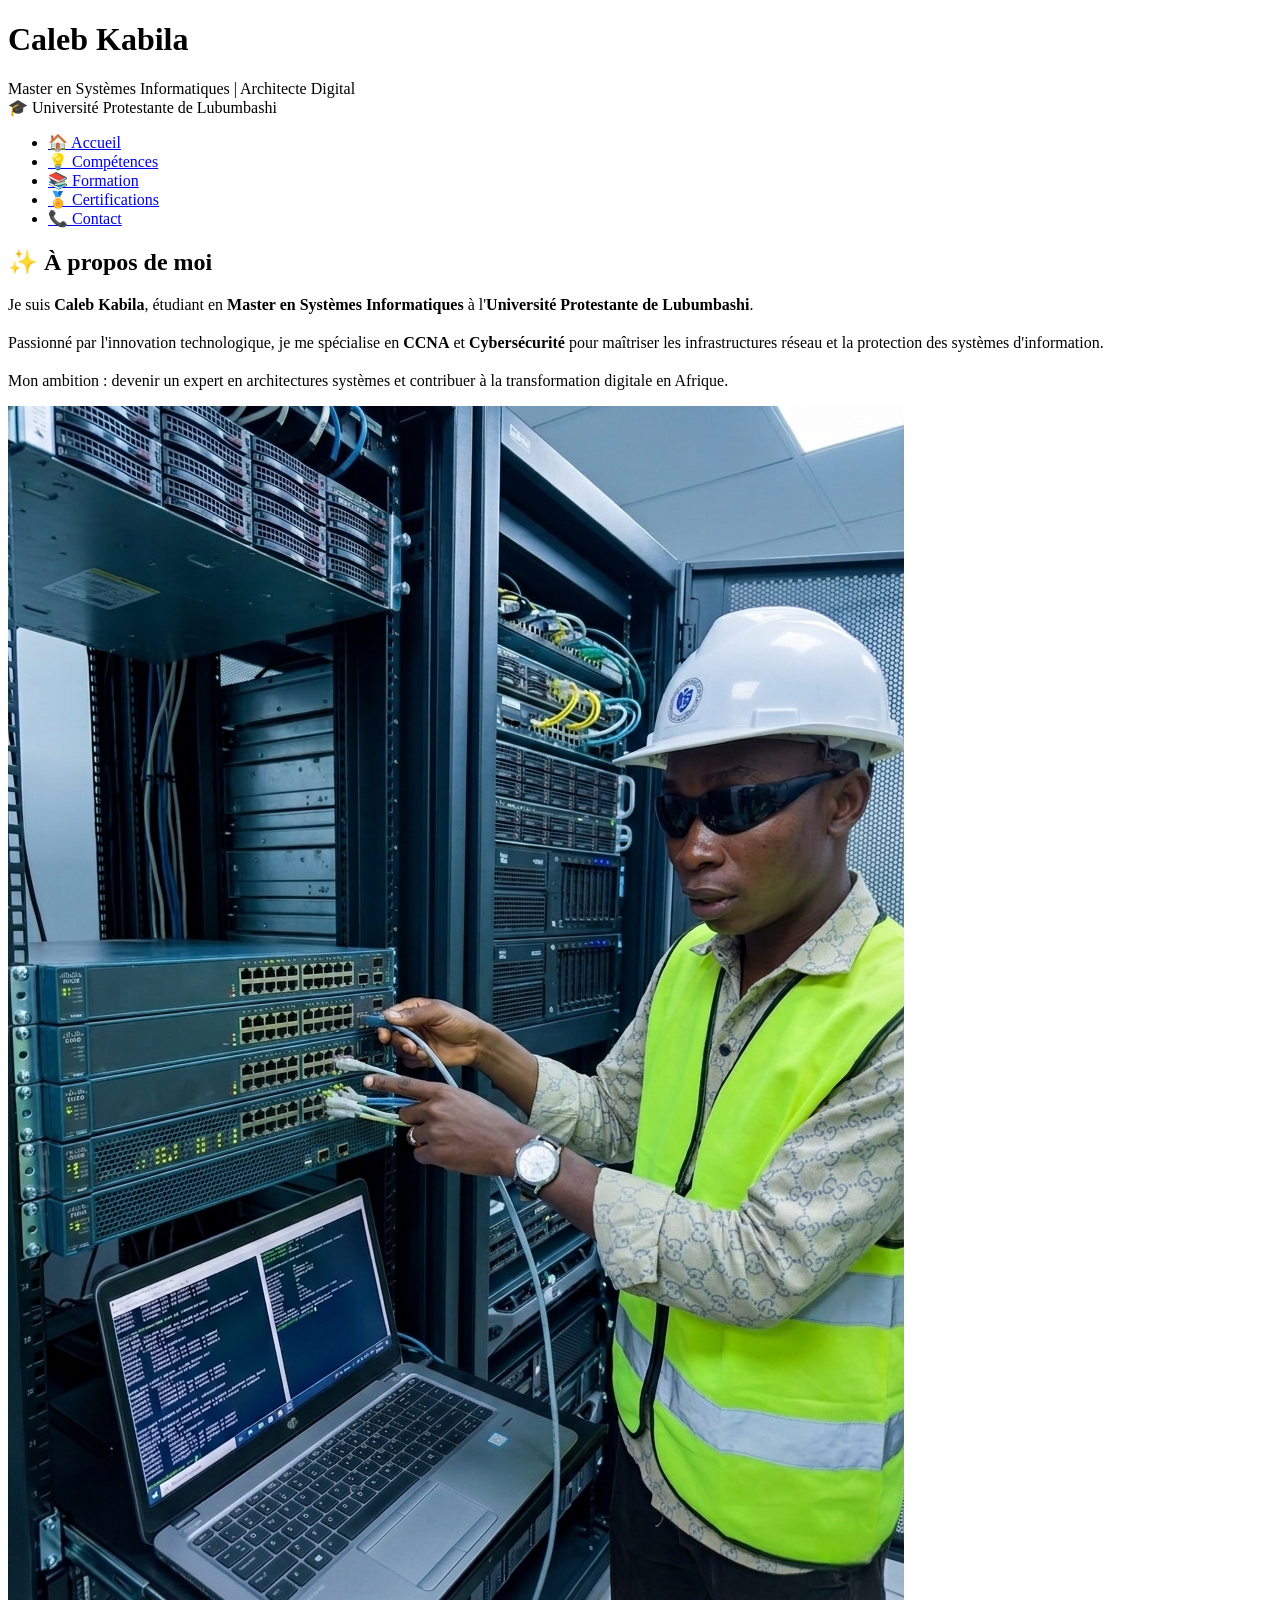
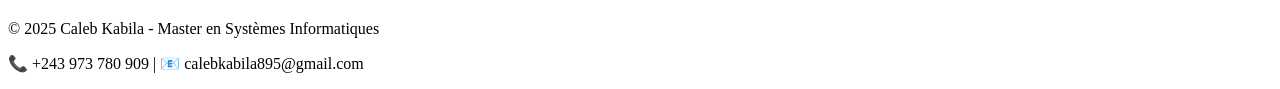
==== commit e74f1491: "Update index.html" ====
--- a/index.html
+++ b/index.html
@@ -3,414 +3,28 @@
 <head>
     <meta charset="UTF-8">
     <meta name="viewport" content="width=device-width, initial-scale=1.0">
-    <title>Caleb Kabila - Master en Systèmes Informatiques</title>
-    <style>
-        * {
-            margin: 0;
-            padding: 0;
-            box-sizing: border-box;
-        }
-
-        body {
-            font-family: 'Poppins', 'Segoe UI', Tahoma, Geneva, Verdana, sans-serif;
-            line-height: 1.6;
-            color: #2d3436;
-            background: linear-gradient(135deg, #f5f7fa 0%, #c3cfe2 100%);
-            min-height: 100vh;
-        }
-
-        /* Header moderne avec animation */
-        header {
-            background: linear-gradient(135deg, #667eea 0%, #764ba2 100%);
-            color: white;
-            text-align: center;
-            padding: 100px 20px;
-            position: relative;
-            overflow: hidden;
-        }
-
-        header::before {
-            content: '';
-            position: absolute;
-            top: -50%;
-            left: -50%;
-            width: 200%;
-            height: 200%;
-            background: radial-gradient(circle, rgba(255,255,255,0.1) 1%, transparent 1%);
-            background-size: 50px 50px;
-            animation: moveBackground 20s linear infinite;
-        }
-
-        @keyframes moveBackground {
-            0% { transform: translate(0, 0); }
-            100% { transform: translate(50px, 50px); }
-        }
-
-        header h1 {
-            font-size: 3.5em;
-            margin-bottom: 15px;
-            animation: fadeInDown 1s ease;
-            position: relative;
-            z-index: 1;
-        }
-
-        header .title {
-            font-size: 1.3em;
-            opacity: 0.95;
-            margin-bottom: 15px;
-            animation: fadeInUp 1s ease;
-            position: relative;
-            z-index: 1;
-        }
-
-        header .institution {
-            font-size: 1.1em;
-            background: rgba(255,255,255,0.2);
-            backdrop-filter: blur(10px);
-            display: inline-block;
-            padding: 10px 25px;
-            border-radius: 50px;
-            margin-top: 15px;
-            animation: fadeInUp 1s ease 0.2s both;
-            position: relative;
-            z-index: 1;
-        }
-
-        @keyframes fadeInDown {
-            from {
-                opacity: 0;
-                transform: translateY(-50px);
-            }
-            to {
-                opacity: 1;
-                transform: translateY(0);
-            }
-        }
-
-        @keyframes fadeInUp {
-            from {
-                opacity: 0;
-                transform: translateY(50px);
-            }
-            to {
-                opacity: 1;
-                transform: translateY(0);
-            }
-        }
-
-        /* Navigation stylisée */
-        nav {
-            background: rgba(255,255,255,0.95);
-            backdrop-filter: blur(10px);
-            padding: 15px 0;
-            text-align: center;
-            position: sticky;
-            top: 0;
-            z-index: 1000;
-            box-shadow: 0 2px 20px rgba(0,0,0,0.1);
-        }
-
-        nav ul {
-            list-style: none;
-        }
-
-        nav ul li {
-            display: inline;
-            margin: 0 20px;
-        }
-
-        nav ul li a {
-            color: #667eea;
-            text-decoration: none;
-            font-weight: 600;
-            transition: all 0.3s;
-            padding: 8px 16px;
-            border-radius: 25px;
-        }
-
-        nav ul li a:hover {
-            background: linear-gradient(135deg, #667eea, #764ba2);
-            color: white;
-            transform: translateY(-2px);
-        }
-
-        /* Container */
-        .container {
-            max-width: 1200px;
-            margin: auto;
-            padding: 60px 20px;
-        }
-
-        /* Sections avec design moderne */
-        .section {
-            background: white;
-            border-radius: 20px;
-            padding: 40px;
-            margin-bottom: 40px;
-            box-shadow: 0 10px 30px rgba(0,0,0,0.1);
-            transition: transform 0.3s, box-shadow 0.3s;
-        }
-
-        .section:hover {
-            transform: translateY(-5px);
-            box-shadow: 0 20px 40px rgba(0,0,0,0.15);
-        }
-
-        .section h2 {
-            background: linear-gradient(135deg, #667eea, #764ba2);
-            background-clip: text;
-            -webkit-background-clip: text;
-            -webkit-text-fill-color: transparent;
-            border-left: 4px solid #667eea;
-            padding-left: 20px;
-            margin-bottom: 30px;
-            font-size: 2em;
-        }
-
-        /* Style pour les contenus avec image */
-        .content-with-image {
-            display: flex;
-            flex-wrap: wrap;
-            gap: 40px;
-            align-items: center;
-        }
-
-        .content-text {
-            flex: 1.5;
-            font-size: 1.1em;
-            line-height: 1.8;
-        }
-
-        .content-image {
-            flex: 1;
-            text-align: center;
-        }
-
-        .content-image img {
-            max-width: 100%;
-            border-radius: 20px;
-            box-shadow: 0 10px 30px rgba(0,0,0,0.15);
-            transition: all 0.3s;
-        }
-
-        .content-image img:hover {
-            transform: scale(1.03);
-            box-shadow: 0 15px 40px rgba(0,0,0,0.2);
-        }
-
-        /* Compétences en badges modernes */
-        .skills-list {
-            display: flex;
-            flex-wrap: wrap;
-            gap: 15px;
-            margin-top: 20px;
-        }
-
-        .skill-tag {
-            background: linear-gradient(135deg, #667eea, #764ba2);
-            padding: 12px 28px;
-            border-radius: 50px;
-            font-weight: 600;
-            color: white;
-            transition: all 0.3s;
-            font-size: 1em;
-            cursor: pointer;
-            box-shadow: 0 5px 15px rgba(102,126,234,0.3);
-        }
-
-        .skill-tag:hover {
-            transform: translateY(-3px) scale(1.05);
-            box-shadow: 0 8px 25px rgba(102,126,234,0.4);
-        }
-
-        /* Cartes certifications modernes */
-        .formations-grid {
-            display: grid;
-            grid-template-columns: repeat(auto-fit, minmax(320px, 1fr));
-            gap: 30px;
-            margin-top: 20px;
-        }
-
-        .formation-card {
-            background: linear-gradient(135deg, #fff, #f8f9fa);
-            border-radius: 20px;
-            overflow: hidden;
-            transition: all 0.4s;
-            box-shadow: 0 5px 20px rgba(0,0,0,0.08);
-            cursor: pointer;
-        }
-
-        .formation-card:hover {
-            transform: translateY(-10px);
-            box-shadow: 0 20px 40px rgba(0,0,0,0.15);
-        }
-
-        .formation-img {
-            width: 100%;
-            height: 220px;
-            overflow: hidden;
-            background: linear-gradient(135deg, #667eea, #764ba2);
-            display: flex;
-            align-items: center;
-            justify-content: center;
-        }
-
-        .formation-img img {
-            width: 100%;
-            height: 100%;
-            object-fit: cover;
-            transition: transform 0.5s;
-        }
-
-        .formation-card:hover .formation-img img {
-            transform: scale(1.1);
-        }
-
-        .formation-info {
-            padding: 25px;
-        }
-
-        .formation-info h3 {
-            color: #667eea;
-            margin-bottom: 12px;
-            font-size: 1.4em;
-        }
-
-        .formation-info p {
-            color: #636e72;
-            margin-bottom: 15px;
-            line-height: 1.6;
-        }
-
-        .formation-badge {
-            display: inline-block;
-            background: linear-gradient(135deg, #667eea, #764ba2);
-            color: white;
-            padding: 6px 15px;
-            border-radius: 25px;
-            font-size: 0.8em;
-            font-weight: 600;
-        }
-
-        /* Contact card */
-        .contact-card {
-            background: linear-gradient(135deg, #667eea, #764ba2);
-            border-radius: 20px;
-            padding: 40px;
-            text-align: center;
-            color: white;
-        }
-
-        .contact-item {
-            display: inline-block;
-            margin: 15px 25px;
-            font-size: 1.1em;
-        }
-
-        .contact-item a {
-            color: white;
-            text-decoration: none;
-            font-weight: 600;
-            transition: 0.3s;
-        }
-
-        .contact-item a:hover {
-            text-decoration: underline;
-            opacity: 0.9;
-        }
-
-        .btn {
-            display: inline-block;
-            background: white;
-            color: #667eea;
-            padding: 12px 35px;
-            border-radius: 50px;
-            text-decoration: none;
-            margin: 15px 10px;
-            transition: all 0.3s;
-            font-weight: 700;
-            border: none;
-            cursor: pointer;
-        }
-
-        .btn:hover {
-            transform: translateY(-3px);
-            box-shadow: 0 10px 25px rgba(0,0,0,0.2);
-        }
-
-        .btn-whatsapp {
-            background: #25D366;
-            color: white;
-        }
-
-        .btn-whatsapp:hover {
-            background: #128C7E;
-        }
-
-        /* Footer */
-        footer {
-            text-align: center;
-            padding: 40px;
-            background: linear-gradient(135deg, #667eea, #764ba2);
-            color: white;
-            margin-top: 40px;
-        }
-
-        /* Responsive */
-        @media (max-width: 768px) {
-            header h1 {
-                font-size: 2em;
-            }
-            
-            nav ul li {
-                display: block;
-                margin: 10px 0;
-            }
-            
-            .content-with-image {
-                flex-direction: column;
-            }
-            
-            .content-image {
-                order: -1;
-            }
-            
-            .contact-item {
-                display: block;
-                margin: 15px 0;
-            }
-            
-            .section {
-                padding: 25px;
-            }
-            
-            .formations-grid {
-                grid-template-columns: 1fr;
-            }
-        }
-    </style>
+    <title>Caleb Kabila - Accueil</title>
+    <link rel="stylesheet" href="style.css">
 </head>
 <body>
-
     <header>
         <h1>Caleb Kabila</h1>
         <div class="title">Master en Systèmes Informatiques | Architecte Digital</div>
-        <div class="institution">🎓 Université Protestante de Lubumbashi - Master en Systèmes Informatiques</div>
+        <div class="institution">🎓 Université Protestante de Lubumbashi</div>
     </header>
 
     <nav>
         <ul>
-            <li><a href="#about">✨ À propos</a></li>
-            <li><a href="#skills">💡 Compétences</a></li>
-            <li><a href="#education">📚 Formation</a></li>
-            <li><a href="#certifications">🏅 Certifications</a></li>
-            <li><a href="#contact">📞 Contact</a></li>
+            <li><a href="index.html" class="active">🏠 Accueil</a></li>
+            <li><a href="competences.html">💡 Compétences</a></li>
+            <li><a href="formation.html">📚 Formation</a></li>
+            <li><a href="certifications.html">🏅 Certifications</a></li>
+            <li><a href="contact.html">📞 Contact</a></li>
         </ul>
     </nav>
 
     <div class="container">
-        <!-- À propos -->
-        <section id="about" class="section">
+        <section class="section">
             <h2>✨ À propos de moi</h2>
             <div class="content-with-image">
                 <div class="content-text">
@@ -419,97 +33,7 @@
                     <p style="margin-top: 20px;">Mon ambition : devenir un expert en architectures systèmes et contribuer à la transformation digitale en Afrique.</p>
                 </div>
                 <div class="content-image">
-                    <img src="student.png" alt="Caleb Kabila - Master en Systèmes Informatiques">
-                </div>
-            </div>
-        </section>
-
-        <!-- Compétences -->
-        <section id="skills" class="section">
-            <h2>💡 Compétences techniques</h2>
-            <div class="content-with-image">
-                <div class="content-text">
-                    <div class="skills-list">
-                        <span class="skill-tag">🌐 Développement Web</span>
-                        <span class="skill-tag">📡 Réseaux & Infrastructures</span>
-                        <span class="skill-tag">📶 Télécommunications</span>
-                        <span class="skill-tag">🔒 Cybersécurité</span>
-                        <span class="skill-tag">📱 Développement Mobile</span>
-                        <span class="skill-tag">🧠 Réseaux de Neurones & IA</span>
-                    </div>
-                </div>
-                <div class="content-image">
-                    <img src="neurone.jpg" alt="Réseaux de neurones - Intelligence Artificielle">
-                </div>
-            </div>
-        </section>
-
-        <!-- Formation universitaire -->
-        <section id="education" class="section">
-            <h2>📚 Parcours académique</h2>
-            <div style="margin-top: 20px;">
-                <h3 style="color: #667eea; font-size: 1.5em;">Université Protestante de Lubumbashi (UPL)</h3>
-                <p style="color: #636e72; font-size: 1.1em; margin: 10px 0;">2023 - Présent</p>
-                <p style="font-size: 1.1em;"><strong>🎓 Master en Systèmes Informatiques</strong></p>
-                <p style="margin-top: 15px; color: #2d3436;">Spécialisation : Architecture des systèmes, Sécurité informatique, Réseaux avancés, Intelligence Artificielle, Cloud Computing, et Gouvernance des systèmes d'information.</p>
-            </div>
-        </section>
-
-        <!-- Certifications -->
-        <section id="certifications" class="section">
-            <h2>🏅 Certifications & formations</h2>
-            <div class="formations-grid">
-                <div class="formation-card">
-                    <div class="formation-img">
-                        <img src="ccnajpg" alt="CCNA Cisco">
-                    </div>
-                    <div class="formation-info">
-                        <h3>CCNA - Cisco</h3>
-                        <p>Maîtrise des fondamentaux réseaux : routage, commutation, IPv4/IPv6, protocoles avancés, sécurité réseau et dépannage.</p>
-                        <span class="formation-badge">📡 En cours de certification</span>
-                    </div>
-                </div>
-
-                <div class="formation-card">
-                    <div class="formation-img">
-                        <img src="python.jpg" alt="Python Programming" onerror="this.src='https://placehold.co/400x200/667eea/white?text=Python'">
-                    </div>
-                    <div class="formation-info">
-                        <h3>Python - Cisco Networking Academy</h3>
-                        <p>Programmation Python : algorithmes, structures de données, POO, automatisation des tâches réseau et développement d'outils de sécurité.</p>
-                        <span class="formation-badge">🐍 Certifié</span>
-                    </div>
-                </div>
-
-                <div class="formation-card">
-                    <div class="formation-img">
-                        <img src="cybersecurite.jpg" alt="Cybersécurité Cisco" onerror="this.src='https://placehold.co/400x200/667eea/white?text=Cybers%C3%A9curit%C3%A9'">
-                    </div>
-                    <div class="formation-info">
-                        <h3>Cybersécurité - Cisco</h3>
-                        <p>Analyse des menaces, cryptographie, sécurité des réseaux, gestion des incidents, gouvernance et conformité.</p>
-                        <span class="formation-badge">🔒 En cours</span>
-                    </div>
-                </div>
-            </div>
-        </section>
-
-        <!-- Contact -->
-        <section id="contact" class="section">
-            <h2>📞 Restons connectés</h2>
-            <div class="contact-card">
-                <div class="contact-item">
-                    📧 <a href="mailto:calebkabila895@gmail.com">calebkabila895@gmail.com</a>
-                </div>
-                <div class="contact-item">
-                    📱 <a href="tel:+243973780909">+243 973 780 909</a>
-                </div>
-                <div class="contact-item">
-                    💬 <a href="https://wa.me/243973780909" target="_blank">WhatsApp</a>
-                </div>
-                <div>
-                    <a href="https://wa.me/243973780909" class="btn btn-whatsapp" target="_blank">📱 WhatsApp direct</a>
-                    <a href="mailto:calebkabila895@gmail.com" class="btn">✉️ Envoyer un email</a>
+                    <img src="student.png" alt="Caleb Kabila">
                 </div>
             </div>
         </section>
@@ -517,25 +41,7 @@
 
     <footer>
         <p>&copy; 2025 Caleb Kabila - Master en Systèmes Informatiques</p>
-        <p style="margin-top: 10px;">📞 +243 973 780 909 | 📧 calebkabila895@gmail.com</p>
-        <p style="margin-top: 10px; font-size: 0.9em;">🌐 Développement Web | 📡 Réseaux | 🔒 Cybersécurité | 📱 Mobile | 🧠 IA</p>
+        <p>📞 +243 973 780 909 | 📧 calebkabila895@gmail.com</p>
     </footer>
-
-    <script>
-        // Smooth scroll pour les liens de navigation
-        document.querySelectorAll('nav a').forEach(anchor => {
-            anchor.addEventListener('click', function(e) {
-                e.preventDefault();
-                const targetId = this.getAttribute('href');
-                const targetSection = document.querySelector(targetId);
-                if (targetSection) {
-                    targetSection.scrollIntoView({
-                        behavior: 'smooth',
-                        block: 'start'
-                    });
-                }
-            });
-        });
-    </script>
 </body>
 </html>
